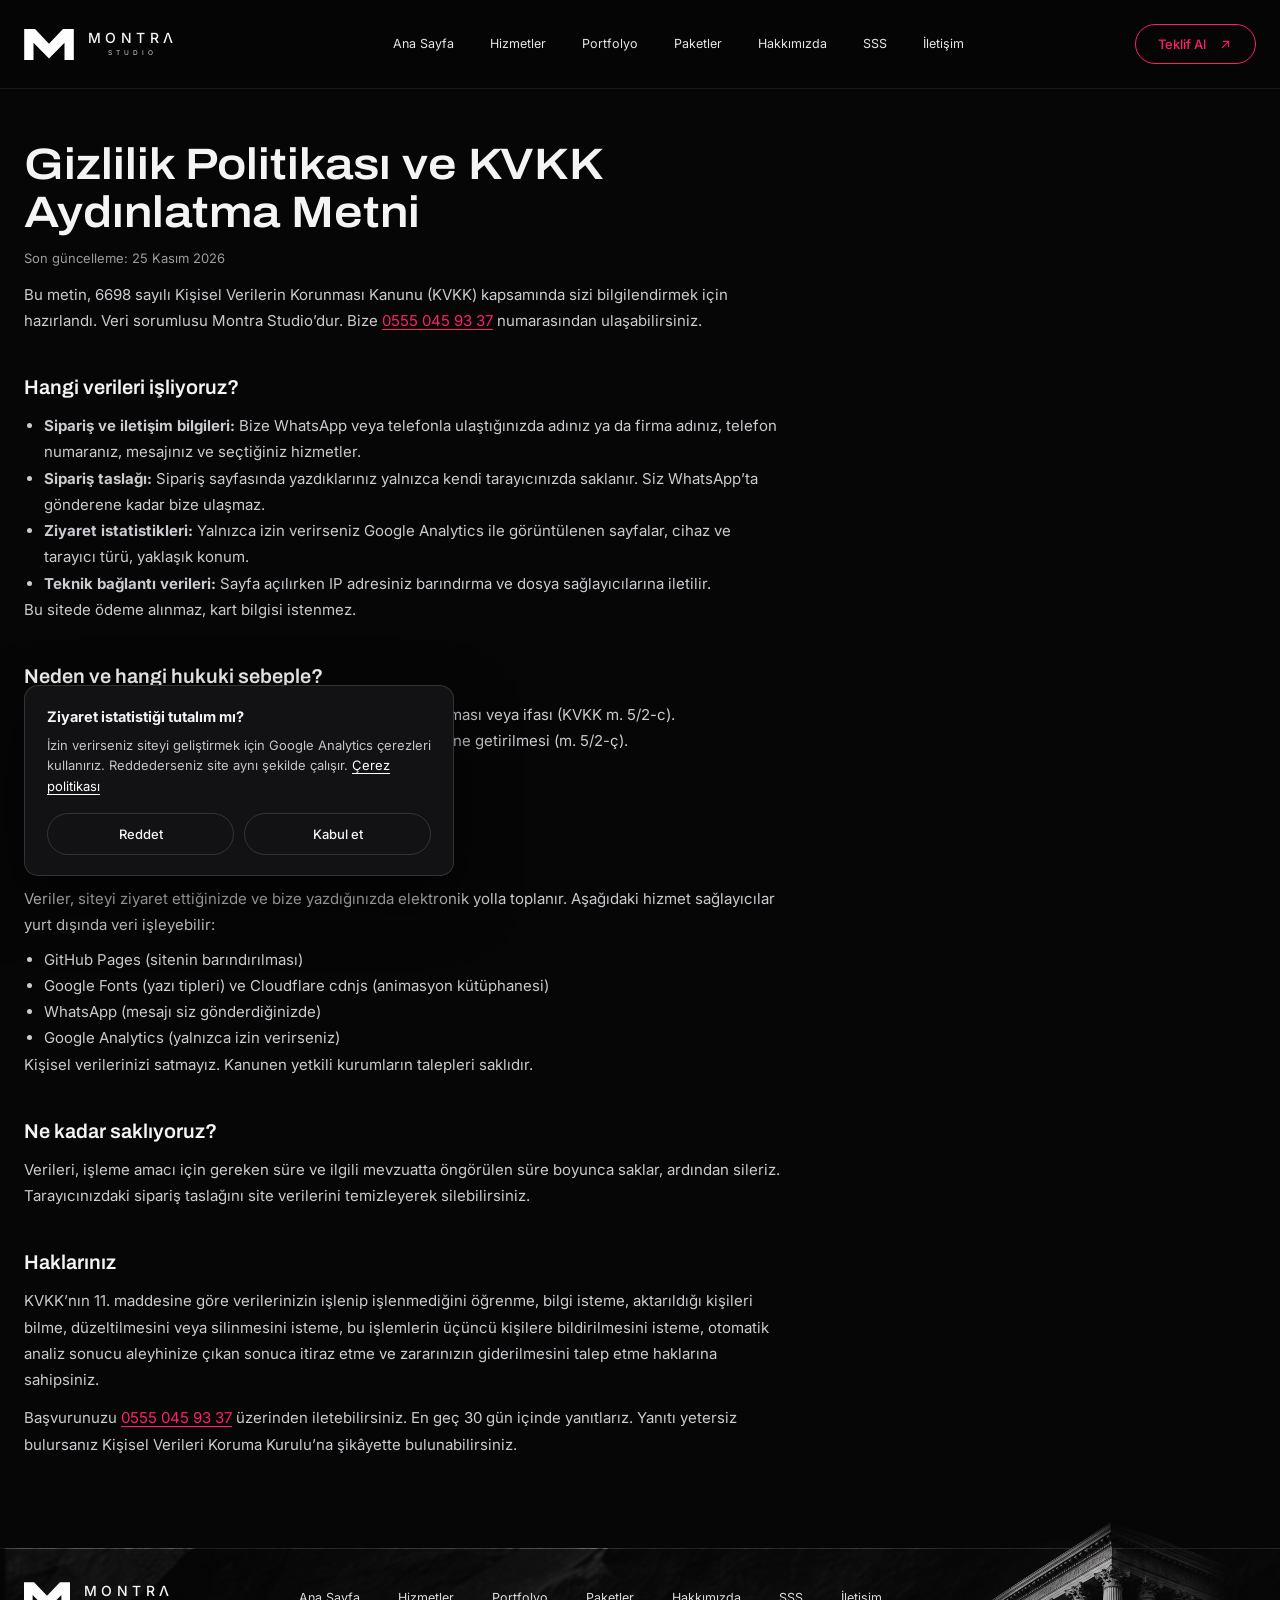
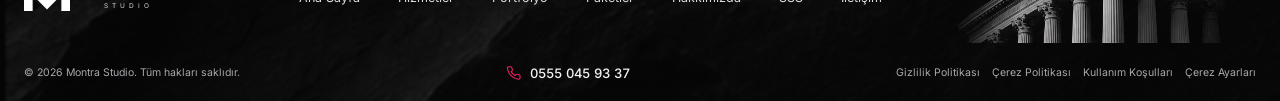
==== gizlilik.html @ 4d432534 "Hakkımızda, süreç, SSS, iletişim, MyBike projesi, yasal sayfalar ve çerez izni Co-Authored-By: Claud" ====
<!doctype html>
<html lang="tr">
<head>
  <meta charset="utf-8">
  <meta name="viewport" content="width=device-width, initial-scale=1">
  <title>Gizlilik Politikası ve KVKK Aydınlatma Metni — Montra Studio</title>
  <meta name="description" content="Montra Studio sitesinde hangi kişisel verilerin neden işlendiği ve KVKK haklarınız.">
  <link rel="icon" type="image/png" href="assets/favicon.png">
  <meta name="theme-color" content="#060606">
  <link rel="preconnect" href="https://fonts.googleapis.com">
  <link rel="preconnect" href="https://fonts.gstatic.com" crossorigin>
  <link href="https://fonts.googleapis.com/css2?family=Archivo:wdth,wght@62..125,300..800&family=Inter:wght@300..700&display=swap" rel="stylesheet">
  <link rel="stylesheet" href="css/style.css?v=6">
  <link rel="stylesheet" href="css/pages.css?v=6">
</head>
<body class="page-legal">
<!-- ====== SVG ikon seti ====== -->
<svg width="0" height="0" style="position:absolute" aria-hidden="true">
  <defs>
    <symbol id="i-logo" viewBox="0 0 48 30">
      <path fill="currentColor" d="M0 0h10.5L24 14.2 37.5 0H48v30h-9V13.4L24 28.6 9 13.4V30H0z"/>
      <path fill="#060606" d="M10.5 19.5 18 24.2l-7.5 4.6z"/>
    </symbol>
    <symbol id="i-arrow" viewBox="0 0 24 24"><path fill="none" stroke="currentColor" stroke-width="1.8" stroke-linecap="round" stroke-linejoin="round" d="M4.5 12h15M13.5 6l6 6-6 6"/></symbol>
    <symbol id="i-arrow-left" viewBox="0 0 24 24"><path fill="none" stroke="currentColor" stroke-width="1.8" stroke-linecap="round" stroke-linejoin="round" d="M19.5 12h-15M10.5 6l-6 6 6 6"/></symbol>
    <symbol id="i-arrow-ur" viewBox="0 0 24 24"><path fill="none" stroke="currentColor" stroke-width="1.8" stroke-linecap="round" stroke-linejoin="round" d="M7 17 17 7M8.5 7H17v8.5"/></symbol>
    <symbol id="i-check" viewBox="0 0 24 24"><path fill="none" stroke="currentColor" stroke-width="2.4" stroke-linecap="round" stroke-linejoin="round" d="m4.5 12.5 4.5 4.5L19.5 7"/></symbol>
    <symbol id="i-play" viewBox="0 0 24 24"><path fill="currentColor" d="M8 5.6v12.8c0 .8.9 1.3 1.6.8l9.6-6.4c.6-.4.6-1.2 0-1.6L9.6 4.8C8.9 4.3 8 4.8 8 5.6z"/></symbol>
    <symbol id="i-monitor" viewBox="0 0 24 24"><g fill="none" stroke="currentColor" stroke-width="1.4" stroke-linecap="round" stroke-linejoin="round"><rect x="2.5" y="3.5" width="19" height="13" rx="1.2"/><path d="M8 20.5h8M12 16.5v4"/></g></symbol>
    <symbol id="i-code" viewBox="0 0 24 24"><g fill="none" stroke="currentColor" stroke-width="1.4" stroke-linecap="round" stroke-linejoin="round"><path d="M17 3.5H4.5a1 1 0 0 0-1 1v15a1 1 0 0 0 1 1h15a1 1 0 0 0 1-1V9"/><path d="M3.5 8.5h7M10.5 8.5v12"/><path d="m21 2.5-7.5 7.5-.8 2.6 2.6-.8L22.8 4.3z"/></g></symbol>
    <symbol id="i-code2" viewBox="0 0 24 24"><path fill="none" stroke="currentColor" stroke-width="1.4" stroke-linecap="round" stroke-linejoin="round" d="m8 7-5 5 5 5M16 7l5 5-5 5M13.5 4.5l-3 15"/></symbol>
    <symbol id="i-feather" viewBox="0 0 24 24"><g fill="none" stroke="currentColor" stroke-width="1.4" stroke-linecap="round" stroke-linejoin="round"><path d="M20.2 3.8C14 3.6 7.5 7.4 6 14.5L4.5 20 10 18.5c7-1.6 10.6-8.3 10.2-14.7z"/><path d="M4.5 20 15 9.5M9 15.5h5.5M11.5 11h5"/></g></symbol>
    <symbol id="i-video" viewBox="0 0 24 24"><g fill="none" stroke="currentColor" stroke-width="1.4" stroke-linecap="round" stroke-linejoin="round"><path d="M3.5 4.5h17v15h-17z"/><path d="m3.5 4.5 7 9.5M10 9.5l6 3.2-6 3.3z"/></g></symbol>
    <symbol id="i-trend" viewBox="0 0 24 24"><path fill="none" stroke="currentColor" stroke-width="1.4" stroke-linecap="round" stroke-linejoin="round" d="m2.5 17.5 6.5-6.5 4.5 4.5 8-8M15.5 7.5h6v6"/></symbol>
    <symbol id="i-wand" viewBox="0 0 24 24"><g fill="none" stroke="currentColor" stroke-width="1.5" stroke-linecap="round" stroke-linejoin="round"><circle cx="7" cy="6.5" r="2.5"/><path d="m8.8 8.3 10.7 10.7M17 16.5l2.5-2.5"/></g></symbol>
    <symbol id="i-smile" viewBox="0 0 24 24"><g fill="none" stroke="currentColor" stroke-width="1.5" stroke-linecap="round" stroke-linejoin="round"><path d="M20 12a8 8 0 1 1-2.3-5.6M20 4.5v3.7h-3.7"/><path d="M9 11.5c.8 1.6 1.8 2.6 3 3.3 1.2-.7 2.2-1.7 3-3.3"/></g></symbol>
    <symbol id="i-play-o" viewBox="0 0 24 24"><path fill="none" stroke="currentColor" stroke-width="1.5" stroke-linecap="round" stroke-linejoin="round" d="M7 4.5v15l12-7.5zM7 19.5 4 21"/></symbol>
    <symbol id="i-cam" viewBox="0 0 24 24"><g fill="none" stroke="currentColor" stroke-width="1.5" stroke-linecap="round" stroke-linejoin="round"><rect x="4" y="5.5" width="16" height="14.5" rx="3"/><circle cx="12" cy="12.8" r="3"/><path d="M9.5 5.5 10.5 3.5h3l1 2"/></g></symbol>
    <symbol id="i-quote" viewBox="0 0 32 24"><path fill="currentColor" d="M0 24V13.6C0 6 4.2 1.4 11.4 0l1.4 3.2C8.6 4.6 6.6 7.4 6.4 11H12v13zm18 0V13.6C18 6 22.2 1.4 29.4 0l1.4 3.2c-4.2 1.4-6.2 4.2-6.4 7.8H30v13z"/></symbol>
    <symbol id="i-ig" viewBox="0 0 24 24"><g fill="none" stroke="currentColor" stroke-width="1.8"><rect x="3" y="3" width="18" height="18" rx="5"/><circle cx="12" cy="12" r="4"/></g><circle cx="17.3" cy="6.7" r="1.2" fill="currentColor"/></symbol>
    <symbol id="i-yt" viewBox="0 0 24 24"><path fill="currentColor" d="M22.5 7.2a2.8 2.8 0 0 0-2-2C18.8 4.8 12 4.8 12 4.8s-6.8 0-8.5.4a2.8 2.8 0 0 0-2 2C1 8.9 1 12 1 12s0 3.1.5 4.8a2.8 2.8 0 0 0 2 2c1.7.4 8.5.4 8.5.4s6.8 0 8.5-.4a2.8 2.8 0 0 0 2-2c.5-1.7.5-4.8.5-4.8s0-3.1-.5-4.8zM9.8 15.1V8.9l5.6 3.1z"/></symbol>
    <symbol id="i-in" viewBox="0 0 24 24"><path fill="currentColor" d="M20 2H4a2 2 0 0 0-2 2v16c0 1.1.9 2 2 2h16a2 2 0 0 0 2-2V4a2 2 0 0 0-2-2zM8 19H5V9.5h3zM6.5 8.2a1.7 1.7 0 1 1 0-3.5 1.7 1.7 0 0 1 0 3.5zM19 19h-3v-4.6c0-1.1 0-2.5-1.5-2.5S12.8 13 12.8 14.3V19h-3V9.5h2.9v1.3c.4-.8 1.4-1.6 2.9-1.6 3.1 0 3.7 2 3.7 4.7z"/></symbol>
    <symbol id="i-phone" viewBox="0 0 24 24"><path fill="none" stroke="currentColor" stroke-width="1.6" stroke-linecap="round" stroke-linejoin="round" d="M21 16.6v2.9a1.9 1.9 0 0 1-2.1 1.9 18.9 18.9 0 0 1-8.2-2.9 18.6 18.6 0 0 1-5.7-5.7A18.9 18.9 0 0 1 2.1 4.6 1.9 1.9 0 0 1 4 2.5h2.9a1.9 1.9 0 0 1 1.9 1.6c.1.9.4 1.8.7 2.7a1.9 1.9 0 0 1-.4 2L7.8 10a15.2 15.2 0 0 0 5.7 5.7l1.3-1.3a1.9 1.9 0 0 1 2-.4c.9.3 1.8.6 2.7.7a1.9 1.9 0 0 1 1.6 1.9z"/></symbol>
    <symbol id="i-wa" viewBox="0 0 24 24"><path fill="currentColor" d="M12 2a9.9 9.9 0 0 0-8.5 15l-1.4 5 5.2-1.4A9.9 9.9 0 1 0 12 2zm0 18.1c-1.5 0-3-.4-4.3-1.2l-.3-.2-3.1.8.8-3-.2-.3A8.2 8.2 0 1 1 12 20.1zm4.5-6.1c-.2-.1-1.5-.7-1.7-.8-.2-.1-.4-.1-.6.1l-.8 1c-.1.2-.3.2-.5.1a6.7 6.7 0 0 1-3.3-2.9c-.3-.4.3-.4.7-1.3.1-.2 0-.3 0-.4l-.8-1.8c-.2-.5-.4-.4-.6-.4h-.5a1 1 0 0 0-.7.3 3 3 0 0 0-.9 2.2c0 1.3 1 2.6 1.1 2.8.1.2 1.9 2.9 4.6 4 1.7.7 2.4.8 3.2.7.5-.1 1.5-.6 1.8-1.2.2-.6.2-1.1.1-1.2l-.4-.2z"/></symbol>
    <symbol id="i-x" viewBox="0 0 24 24"><path fill="currentColor" d="M17.8 3h3.1l-6.8 7.7L22 21h-6.2l-4.9-6.4L5.3 21H2.2l7.2-8.3L1.8 3h6.4l4.4 5.8zm-1.1 16.2h1.7L7.4 4.7H5.6z"/></symbol>
  </defs>
</svg>

<!-- ====== Header ====== -->
<header class="header" id="top">
  <div class="container header__inner">
    <a href="index.html#anasayfa" class="logo" aria-label="Montra Studio ana sayfa">
      <svg class="logo__mark"><use href="#i-logo"/></svg>
      <span class="logo__text"><span class="logo__name">MONTRΛ</span><span class="logo__sub">STUDIO</span></span>
    </a>
    <nav class="nav" aria-label="Ana menü">
      <ul class="nav__list">
        <li><a href="index.html#anasayfa" class="nav__link">Ana Sayfa</a></li>
        <li><a href="index.html#hizmetler" class="nav__link">Hizmetler</a></li>
        <li><a href="index.html#portfolyo" class="nav__link">Portfolyo</a></li>
        <li><a href="index.html#paketler" class="nav__link">Paketler</a></li>
        <li><a href="index.html#hakkimizda" class="nav__link">Hakkımızda</a></li>
        <li><a href="index.html#sss" class="nav__link">SSS</a></li>
        <li><a href="index.html#iletisim" class="nav__link">İletişim</a></li>
      </ul>
    </nav>
    <a href="tel:+905550459337" class="btn btn--outline header__cta">Teklif Al <svg class="ico"><use href="#i-arrow-ur"/></svg></a>
    <button class="burger" type="button" aria-label="Menüyü aç" aria-expanded="false" aria-controls="mobileMenu">
      <span></span><span></span><span></span>
    </button>
  </div>
</header>

<!-- Mobil menü -->
<div class="mmenu" id="mobileMenu" aria-hidden="true">
  <ul class="mmenu__list">
    <li><a href="index.html#anasayfa">Ana Sayfa</a></li>
    <li><a href="index.html#hizmetler">Hizmetler</a></li>
    <li><a href="index.html#portfolyo">Portfolyo</a></li>
    <li><a href="index.html#paketler">Paketler</a></li>
    <li><a href="index.html#hakkimizda">Hakkımızda</a></li>
    <li><a href="index.html#sss">SSS</a></li>
    <li><a href="index.html#iletisim">İletişim</a></li>
  </ul>
  <a href="tel:+905550459337" class="btn btn--primary mmenu__cta">Teklif Al <svg class="ico"><use href="#i-arrow-ur"/></svg></a>
  <a href="tel:+905550459337" class="phone mmenu__phone"><svg class="ico"><use href="#i-phone"/></svg>0555 045 93 37</a>
</div>

<main class="container">
<article class="legal">
<h1>Gizlilik Politikası ve KVKK Aydınlatma Metni</h1>
<p class="legal__date">Son güncelleme: 25 Kasım 2026</p>

<p>Bu metin, 6698 sayılı Kişisel Verilerin Korunması Kanunu (KVKK) kapsamında sizi bilgilendirmek için hazırlandı. Veri sorumlusu Montra Studio’dur. Bize <a href="tel:+905550459337">0555 045 93 37</a> numarasından ulaşabilirsiniz.</p>
<h2>Hangi verileri işliyoruz?</h2>
<ul>
<li><strong>Sipariş ve iletişim bilgileri:</strong> Bize WhatsApp veya telefonla ulaştığınızda adınız ya da firma adınız, telefon numaranız, mesajınız ve seçtiğiniz hizmetler.</li>
<li><strong>Sipariş taslağı:</strong> Sipariş sayfasında yazdıklarınız yalnızca kendi tarayıcınızda saklanır. Siz WhatsApp’ta gönderene kadar bize ulaşmaz.</li>
<li><strong>Ziyaret istatistikleri:</strong> Yalnızca izin verirseniz Google Analytics ile görüntülenen sayfalar, cihaz ve tarayıcı türü, yaklaşık konum.</li>
<li><strong>Teknik bağlantı verileri:</strong> Sayfa açılırken IP adresiniz barındırma ve dosya sağlayıcılarına iletilir.</li>
</ul>
<p>Bu sitede ödeme alınmaz, kart bilgisi istenmez.</p>
<h2>Neden ve hangi hukuki sebeple?</h2>
<ul>
<li>Teklif hazırlamak ve siparişi yürütmek: sözleşmenin kurulması veya ifası (KVKK m. 5/2-c).</li>
<li>Fatura gibi yasal yükümlülükler: hukuki yükümlülüğün yerine getirilmesi (m. 5/2-ç).</li>
<li>Siteyi güvenli biçimde sunmak: meşru menfaat (m. 5/2-f).</li>
<li>Ziyaret istatistikleri: açık rızanız (m. 5/1).</li>
</ul>
<h2>Veriler nasıl toplanır ve kimlere aktarılır?</h2>
<p>Veriler, siteyi ziyaret ettiğinizde ve bize yazdığınızda elektronik yolla toplanır. Aşağıdaki hizmet sağlayıcılar yurt dışında veri işleyebilir:</p>
<ul>
<li>GitHub Pages (sitenin barındırılması)</li>
<li>Google Fonts (yazı tipleri) ve Cloudflare cdnjs (animasyon kütüphanesi)</li>
<li>WhatsApp (mesajı siz gönderdiğinizde)</li>
<li>Google Analytics (yalnızca izin verirseniz)</li>
</ul>
<p>Kişisel verilerinizi satmayız. Kanunen yetkili kurumların talepleri saklıdır.</p>
<h2>Ne kadar saklıyoruz?</h2>
<p>Verileri, işleme amacı için gereken süre ve ilgili mevzuatta öngörülen süre boyunca saklar, ardından sileriz. Tarayıcınızdaki sipariş taslağını site verilerini temizleyerek silebilirsiniz.</p>
<h2>Haklarınız</h2>
<p>KVKK’nın 11. maddesine göre verilerinizin işlenip işlenmediğini öğrenme, bilgi isteme, aktarıldığı kişileri bilme, düzeltilmesini veya silinmesini isteme, bu işlemlerin üçüncü kişilere bildirilmesini isteme, otomatik analiz sonucu aleyhinize çıkan sonuca itiraz etme ve zararınızın giderilmesini talep etme haklarına sahipsiniz.</p>
<p>Başvurunuzu <a href="tel:+905550459337">0555 045 93 37</a> üzerinden iletebilirsiniz. En geç 30 gün içinde yanıtlarız. Yanıtı yetersiz bulursanız Kişisel Verileri Koruma Kurulu’na şikâyette bulunabilirsiniz.</p>
</article>
</main>

<!-- ====== Footer ====== -->
<footer class="footer">
  <div class="footer__mcta m-only">
    <a href="tel:+905550459337" class="btn btn--primary">Teklif Al <svg class="ico"><use href="#i-arrow-ur"/></svg></a>
    <a href="tel:+905550459337" class="phone"><svg class="ico"><use href="#i-phone"/></svg>0555 045 93 37</a>
  </div>
  <img src="assets/mimari-sutun.jpg" alt="" class="footer__temple" aria-hidden="true" loading="lazy">
  <div class="container footer__top">
    <a href="index.html#anasayfa" class="logo" aria-label="Montra Studio ana sayfa">
      <svg class="logo__mark"><use href="#i-logo"/></svg>
      <span class="logo__text"><span class="logo__name">MONTRΛ</span><span class="logo__sub">STUDIO</span></span>
    </a>
    <ul class="footer__links">
      <li><a href="index.html#anasayfa">Ana Sayfa</a></li>
      <li><a href="index.html#hizmetler">Hizmetler</a></li>
      <li><a href="index.html#portfolyo">Portfolyo</a></li>
      <li><a href="index.html#paketler">Paketler</a></li>
      <li><a href="index.html#hakkimizda">Hakkımızda</a></li>
      <li><a href="index.html#sss">SSS</a></li>
      <li><a href="index.html#iletisim">İletişim</a></li>
    </ul>
    <ul class="footer__social">
      <li><a href="#" aria-label="Instagram"><svg><use href="#i-ig"/></svg></a></li>
      <li><a href="#" aria-label="YouTube"><svg><use href="#i-yt"/></svg></a></li>
      <li><a href="#" aria-label="LinkedIn"><svg><use href="#i-in"/></svg></a></li>
      <li><a href="#" aria-label="X"><svg><use href="#i-x"/></svg></a></li>
    </ul>
  </div>
  <div class="container footer__bottom">
    <p>© 2026 Montra Studio. Tüm hakları saklıdır.</p>
    <a href="tel:+905550459337" class="phone"><svg class="ico"><use href="#i-phone"/></svg>0555 045 93 37</a>
    <p><a href="gizlilik.html">Gizlilik Politikası</a><a href="cerez-politikasi.html">Çerez Politikası</a><a href="kullanim-kosullari.html">Kullanım Koşulları</a><button type="button" class="ck-open">Çerez Ayarları</button></p>
  </div>
</footer>

<script src="js/page.js?v=6"></script>
<script src="js/consent.js?v=6"></script>
</body>
</html>
---- css/style.css ----
/* =========================================================
   Montra Studio — style.css
   ========================================================= */
:root {
  --bg: #060606;
  --bg-2: #0a0a0b;
  --card: #0d0d0f;
  --card-2: #121214;
  --line: rgba(255, 255, 255, .08);
  --line-2: rgba(255, 255, 255, .14);
  --text: #f4f4f5;
  --muted: #9b9ba1;
  --muted-2: #6d6d73;
  --pink: #ff1f66;
  --pink-2: #ff3d7c;
  --pink-glow: rgba(255, 31, 102, .45);
  --font-head: "Archivo", "Inter", system-ui, sans-serif;
  --font-body: "Inter", system-ui, -apple-system, sans-serif;
  --container: 1250px;
  --gutter: 24px;
  --radius: 12px;
  --ease: cubic-bezier(.2, .7, .2, 1);
}

*, *::before, *::after { box-sizing: border-box; }
html { scroll-behavior: smooth; scroll-padding-top: 80px; -webkit-text-size-adjust: 100%; }
body {
  margin: 0;
  background: var(--bg);
  color: var(--text);
  font-family: var(--font-body);
  font-size: 15px;
  line-height: 1.55;
  -webkit-font-smoothing: antialiased;
  overflow-x: hidden;
}
img, svg { display: block; max-width: 100%; }
a { color: inherit; text-decoration: none; }
button { font: inherit; color: inherit; background: none; border: 0; cursor: pointer; padding: 0; }
ul { list-style: none; margin: 0; padding: 0; }
h1, h2, h3, p, figure, blockquote { margin: 0; }
:focus-visible { outline: 2px solid var(--pink); outline-offset: 3px; border-radius: 6px; }

.container { width: min(var(--container), 100% - var(--gutter) * 2); margin-inline: auto; }
.m-only { display: none !important; }
.ico { width: 1.15em; height: 1.15em; flex: none; transition: transform .35s var(--ease); }

/* JS açıkken animasyonlu öğeler başlangıçta gizli (GSAP gösterir) */
.js [data-hero], .js [data-reveal], .js .hero__visual, .js .header { visibility: hidden; }

/* ---------- Tipografi ---------- */
.eyebrow {
  color: var(--pink);
  font-family: var(--font-head);
  font-weight: 500;
  font-size: 16px;
  letter-spacing: -.005em;
  margin-bottom: 10px;
}
.eyebrow--sm { font-size: 13px; margin-bottom: 6px; }
.h2 {
  font-family: var(--font-head);
  font-stretch: 112%;
  font-weight: 600;
  font-size: clamp(26px, 2.3vw, 31px);
  line-height: 1.08;
  letter-spacing: -.01em;
}
.accent { color: var(--pink); }

/* ---------- Butonlar ---------- */
.btn {
  display: inline-flex; align-items: center; justify-content: center; gap: 12px;
  height: 46px; padding: 0 26px;
  border-radius: 999px;
  font-size: 13px; font-weight: 500;
  white-space: nowrap;
  transition: background .3s, box-shadow .3s, border-color .3s, color .3s, transform .3s var(--ease);
}
.btn:hover .ico { transform: translateX(3px); }
.btn--primary {
  background: linear-gradient(180deg, var(--pink-2), var(--pink));
  color: #1a0710;
  box-shadow: 0 8px 28px -8px var(--pink-glow), inset 0 1px 0 rgba(255,255,255,.25);
}
.btn--primary:hover { box-shadow: 0 10px 36px -6px rgba(255,31,102,.7), inset 0 1px 0 rgba(255,255,255,.25); }
.btn--outline { border: 1px solid var(--pink); color: var(--pink); height: 40px; padding: 0 22px; }
.btn--outline:hover { background: var(--pink); color: #160409; }
.btn--ghost { border: 1px solid rgba(255, 31, 102, .55); color: var(--text); }
.btn--ghost .ico { color: var(--pink); }
.btn--ghost:hover { background: rgba(255, 31, 102, .12); border-color: var(--pink); }
.btn--sm { height: 32px; padding: 0 16px; font-size: 11.5px; gap: 8px; }

.link {
  display: inline-flex; align-items: center; gap: 10px;
  color: var(--pink); font-size: 12.5px;
  text-decoration: underline; text-underline-offset: 4px; text-decoration-thickness: 1px;
}
.link .ico { text-decoration: none; }
.link:hover .ico { transform: translateX(4px); }

/* ---------- Logo ---------- */
.logo { display: inline-flex; align-items: center; gap: 14px; }
.logo__mark { width: 50px; height: 31px; color: #fff; }
.logo__text { display: flex; flex-direction: column; align-items: center; line-height: 1; }
.logo__name { font-family: var(--font-body); font-weight: 500; font-size: 14px; letter-spacing: .32em; margin-right: -.32em; }
.logo__sub { font-size: 6.5px; letter-spacing: .62em; margin-right: -.62em; margin-top: 5px; color: #d7d7da; }

/* ---------- Header ---------- */
.header {
  position: fixed; inset: 0 0 auto; z-index: 50;
  transition: background .4s, backdrop-filter .4s, box-shadow .4s;
}
.header.is-scrolled {
  background: rgba(6, 6, 6, .78);
  backdrop-filter: blur(14px); -webkit-backdrop-filter: blur(14px);
  box-shadow: 0 1px 0 var(--line);
}
.header__inner { display: flex; align-items: center; height: 88px; gap: 24px; transition: height .4s; }
.header.is-scrolled .header__inner { height: 72px; }
.nav { margin-left: auto; margin-right: auto; padding-left: 48px; }
.nav__list { display: flex; gap: 42px; }
.nav__link {
  position: relative; display: block; padding: 8px 0;
  font-size: 12.5px; color: #e6e6e8;
  transition: color .3s;
}
.nav__link::after {
  content: ""; position: absolute; left: 0; right: 0; bottom: -2px; height: 2px;
  background: var(--pink); border-radius: 2px;
  transform: scaleX(0); transform-origin: right; transition: transform .4s var(--ease);
}
.nav__link:hover, .nav__link.is-active { color: var(--pink); }
.nav__link:hover::after, .nav__link.is-active::after { transform: scaleX(1); transform-origin: left; }

.burger {
  display: none; width: 42px; height: 42px; margin-left: auto;
  border-radius: 10px; background: #111113; border: 1px solid var(--line);
  flex-direction: column; align-items: center; justify-content: center; gap: 4.5px;
  position: relative; z-index: 60;
}
.burger span { width: 19px; height: 2px; background: #fff; border-radius: 2px; transition: transform .4s var(--ease), opacity .3s; }
.burger.is-open span:nth-child(1) { transform: translateY(6.5px) rotate(45deg); }
.burger.is-open span:nth-child(2) { opacity: 0; }
.burger.is-open span:nth-child(3) { transform: translateY(-6.5px) rotate(-45deg); }

.mmenu {
  position: fixed; inset: 0; z-index: 45;
  background: rgba(6, 6, 6, .97);
  display: flex; flex-direction: column; justify-content: center; gap: 40px;
  padding: 100px 28px 40px;
  visibility: hidden; opacity: 0;
}
.mmenu__list a {
  display: block; padding: 8px 0;
  font-family: var(--font-head); font-stretch: 112%; font-weight: 600; font-size: 32px; line-height: 1.15;
}
.mmenu__list a:hover { color: var(--pink); }
.mmenu__cta { align-self: flex-start; }

/* ---------- Hero ---------- */
.hero {
  position: relative;
  padding-top: 128px;
  overflow: hidden;
  isolation: isolate;
  border-bottom: 1px solid var(--line);
  background: radial-gradient(120% 90% at 70% 30%, #141414 0%, #070707 55%, #050505 100%);
}
.hero__flow {
  position: absolute; left: 0; top: 0; width: 62%; height: 100%; z-index: -2;
  object-fit: cover; object-position: left center; opacity: .5; pointer-events: none;
  -webkit-mask-image: linear-gradient(90deg, #000 40%, transparent);
  mask-image: linear-gradient(90deg, #000 40%, transparent);
}
.hero__visual {
  position: absolute; top: 52px; right: 0; bottom: 0;
  width: max(58%, 660px); z-index: -1; isolation: isolate;
  -webkit-mask-image: linear-gradient(90deg, transparent 0%, #000 22%, #000 100%), linear-gradient(0deg, transparent 0%, #000 12%);
  -webkit-mask-composite: source-in; mask-composite: intersect;
  mask-image: linear-gradient(90deg, transparent 0%, #000 22%, #000 100%), linear-gradient(0deg, transparent 0%, #000 12%);
}
.hero__stage {
  position: absolute; left: 0; bottom: 0; height: 92%; aspect-ratio: 512 / 356;
  will-change: transform;
}
.hero__img {
  position: absolute; inset: 0; width: 100%; height: 100%;
  filter: contrast(1.18) brightness(1.04);
  -webkit-mask-image: linear-gradient(90deg, #000 70%, transparent 97%), linear-gradient(0deg, transparent, #000 12%);
  -webkit-mask-composite: source-in; mask-composite: intersect;
  mask-image: linear-gradient(90deg, #000 70%, transparent 97%), linear-gradient(0deg, transparent, #000 12%);
}
.hero__arch {
  position: absolute; right: 0; top: 0; height: 78%; width: auto; max-width: none;
  opacity: .42; mix-blend-mode: lighten; filter: contrast(1.2);
  -webkit-mask-image: linear-gradient(90deg, transparent, #000 35%), linear-gradient(180deg, transparent, #000 30%, #000 62%, transparent);
  -webkit-mask-composite: source-in; mask-composite: intersect;
  mask-image: linear-gradient(90deg, transparent, #000 35%), linear-gradient(180deg, transparent, #000 30%, #000 62%, transparent);
}
.hero__neonimg {
  position: absolute; left: 60%; top: 4%; width: 56%; height: auto; max-width: none;
  mix-blend-mode: screen; filter: contrast(1.35) brightness(.95);
  -webkit-mask-image: linear-gradient(90deg, transparent 18%, #000 45%), linear-gradient(0deg, transparent, #000 35%);
  -webkit-mask-composite: source-in; mask-composite: intersect;
  mask-image: linear-gradient(90deg, transparent 18%, #000 45%), linear-gradient(0deg, transparent, #000 35%);
}
.hero__neon {
  position: absolute; left: 78%; top: 0; width: 40%; height: 60%;
  background: radial-gradient(closest-side, rgba(255, 31, 102, .35), transparent 70%);
  mix-blend-mode: screen; pointer-events: none; opacity: .6;
}
.hero__content { position: relative; padding-bottom: 64px; }
.hero__title {
  font-family: var(--font-head);
  font-stretch: 115%;
  font-weight: 600;
  font-size: clamp(40px, 3.6vw, 56px);
  line-height: .98;
  letter-spacing: -.015em;
  margin-bottom: 22px;
}
.line { display: block; overflow: hidden; padding-bottom: .14em; margin-bottom: -.14em; }
.line__in { display: inline-block; will-change: transform; }
.hero__text { max-width: 385px; font-size: 14px; line-height: 1.6; color: #e3e3e6; margin-bottom: 28px; }
.hero__actions { display: flex; align-items: center; gap: 24px; }
.play { display: inline-flex; align-items: center; gap: 14px; text-align: left; }
.play__circle {
  position: relative; width: 44px; height: 44px; border-radius: 50%;
  border: 1px solid rgba(255,255,255,.35); display: grid; place-items: center;
  transition: border-color .3s, background .3s, transform .4s var(--ease);
}
.play__circle svg { width: 18px; height: 18px; color: var(--pink); margin-left: 2px; }
.play__circle::after {
  content: ""; position: absolute; inset: -1px; border-radius: 50%;
  border: 1px solid var(--pink); opacity: 0; transform: scale(1);
}
.play:hover .play__circle { border-color: var(--pink); background: rgba(255,31,102,.1); transform: scale(1.06); }
.play__label { display: flex; flex-direction: column; line-height: 1.3; }
.play__label strong { font-size: 12.5px; font-weight: 600; }
.play__label small { font-size: 11px; color: var(--muted); }

/* ---------- Bölüm genel ---------- */
.section { padding: 34px 0; }

/* ---------- Hizmetler ---------- */
.services { padding-top: 32px; }
.services__head {
  display: grid; grid-template-columns: 1fr 1fr auto; align-items: center;
  gap: 24px; margin-bottom: 22px;
}
.services__desc { font-size: 12.5px; color: #c9c9ce; line-height: 1.6; padding-top: 18px; }
.services__head .link { padding-top: 18px; }
.services__grid { display: grid; grid-template-columns: repeat(5, 1fr); gap: 24px; }
.scard {
  position: relative; display: flex; flex-direction: column;
  min-height: 118px; padding: 16px 20px 18px;
  border-radius: 10px;
  background: linear-gradient(160deg, #131315 0%, #0b0b0c 70%);
  border: 1px solid var(--line);
  overflow: hidden;
  transition: border-color .4s, transform .5s var(--ease), box-shadow .4s;
}
.scard::before {
  content: ""; position: absolute; inset: 0; border-radius: inherit; pointer-events: none;
  background: radial-gradient(140px 90px at 100% 100%, rgba(255, 31, 102, .14), transparent 70%);
  opacity: .55; transition: opacity .4s;
}
.scard:hover { border-color: rgba(255, 31, 102, .45); transform: translateY(-4px); box-shadow: 0 18px 40px -20px rgba(255,31,102,.45); }
.scard:hover::before { opacity: 1; }
.scard__icon { width: 30px; height: 30px; color: #fff; margin-bottom: 10px; }
.scard__title { font-family: var(--font-head); font-stretch: 105%; font-weight: 600; font-size: 14.5px; margin-bottom: 6px; }
.scard__text { font-size: 11px; color: var(--muted); line-height: 1.5; max-width: 74%; }
.scard__arrow {
  position: absolute; right: 16px; bottom: 18px; width: 17px; height: 17px; color: var(--pink);
  transition: transform .4s var(--ease);
}
.scard:hover .scard__arrow { transform: translateX(4px); }

/* ---------- Portfolyo ---------- */
.portfolio { position: relative; min-height: 210px; margin-top: 12px; overflow: hidden; display: flex; align-items: center; }
.portfolio__media {
  position: absolute; top: 0; bottom: 0; right: 0; left: 19%;
  -webkit-mask-image: linear-gradient(90deg, transparent 0%, #000 14%);
  mask-image: linear-gradient(90deg, transparent 0%, #000 14%);
}
.ptiles { display: flex; height: 100%; gap: 10px; padding-left: 4%; }
.ptile {
  position: relative; flex: none; height: 100%; overflow: hidden;
  clip-path: polygon(9% 0, 100% 0, 91% 100%, 0 100%);
  background: #0b0b0c;
}
.ptile img { width: 100%; height: 100%; object-fit: cover; will-change: transform; transition: transform .8s var(--ease), filter .8s; filter: grayscale(.35) brightness(.92); }
.ptile:hover img { transform: scale(1.06); filter: none; }
.ptile--laptop { width: 34%; margin-right: -2.4%; }
.ptile--phone { width: 24%; margin-right: -2.4%; }
.ptile--statue { width: 28%; margin-right: -2.4%; }
.ptile--statue img { object-position: 60% 20%; }
.ptile--ghost { width: 14%; opacity: .35; }
.portfolio__laptop { display: none; }
.portfolio__inner { position: relative; padding: 14px 0; }
.portfolio__text .h2 { margin-bottom: 12px; }
.portfolio__desc { font-size: 12.5px; color: #c9c9ce; line-height: 1.55; margin-bottom: 20px; }

/* ---------- Paketler ---------- */
.pricing { position: relative; isolation: isolate; padding-top: 26px; padding-bottom: 56px; }
.pricing::before {
  content: ""; position: absolute; inset: 0; z-index: -1; pointer-events: none;
  background: url("../assets/kumas-doku.jpg") center / cover no-repeat; opacity: .45;
  -webkit-mask-image: linear-gradient(180deg, transparent, #000 25%, #000 75%, transparent);
  mask-image: linear-gradient(180deg, transparent, #000 25%, #000 75%, transparent);
}
.pricing__grid { display: grid; grid-template-columns: minmax(280px, 1fr) 2.9fr; gap: 40px; align-items: center; }
.pricing__intro .h2 { margin-bottom: 18px; }
.pricing__desc { font-size: 12px; color: #c0c0c5; line-height: 1.55; margin-bottom: 26px; }
.pricing__all { height: 30px; }
.pricing__cards { display: grid; grid-template-columns: repeat(4, 1fr); gap: 22px; }
.pcard {
  position: relative; display: flex; flex-direction: column;
  padding: 20px 20px 18px;
  border-radius: 10px;
  background: linear-gradient(165deg, #141416 0%, #0b0b0c 80%);
  border: 1px solid var(--line);
  transition: transform .5s var(--ease), border-color .4s;
}
.pcard:hover { transform: translateY(-6px); border-color: var(--line-2); }
.pcard--popular {
  border: 1.5px solid var(--pink);
  background: linear-gradient(165deg, #1a0d12 0%, #0c0a0b 75%);
  box-shadow: 0 0 26px -2px var(--pink-glow), inset 0 0 22px rgba(255, 31, 102, .12);
}
.pcard--popular:hover { border-color: var(--pink); }
.pcard__badge {
  position: absolute; top: 0; left: 50%; transform: translate(-50%, -50%);
  background: var(--pink); color: #1c0610;
  font-size: 9.5px; font-weight: 600; padding: 2px 10px; border-radius: 999px; white-space: nowrap;
}
.pcard__title { font-family: var(--font-head); font-stretch: 105%; font-weight: 600; font-size: 14px; margin-bottom: 4px; }
.pcard__sub { font-size: 10.5px; color: var(--muted); margin-bottom: 16px; }
.pcard__price {
  font-family: var(--font-head); font-stretch: 108%; font-weight: 600; font-size: 24px; line-height: 1;
  margin-bottom: 14px; font-variant-numeric: tabular-nums;
}
.pcard__price span { font-size: .86em; margin-right: 1px; }
.pcard__list { display: grid; gap: 6px; margin-bottom: 20px; }
.pcard__list li { display: flex; align-items: center; gap: 8px; font-size: 11px; color: #dadade; text-shadow: 0 1px 8px rgba(0,0,0,.8); }
.pcard__list svg { width: 11px; height: 11px; color: var(--pink); flex: none; }
.pcard__btn {
  margin-top: auto; display: flex; align-items: center; justify-content: center; gap: 8px;
  height: 30px; border-radius: 7px;
  border: 1px solid rgba(255, 31, 102, .35);
  font-size: 11px; font-weight: 500;
  transition: background .3s, border-color .3s;
}
.pcard__btn .ico { color: var(--pink); }
.pcard__btn:hover { background: rgba(255, 31, 102, .14); border-color: var(--pink); }
.pcard__btn:hover .ico { transform: translateX(3px); }
.pricing__titlerow { display: flex; align-items: flex-end; justify-content: space-between; gap: 16px; }
.pricing__next { color: var(--pink); width: 34px; height: 34px; display: grid; place-items: center; }
.pricing__next .ico { width: 22px; height: 22px; }

/* ---------- Telefon ---------- */
.phone {
  display: inline-flex; align-items: center; gap: 8px;
  font-size: 13px; font-weight: 500; color: var(--text);
  font-variant-numeric: tabular-nums; letter-spacing: .02em;
  transition: color .3s;
}
.phone .ico { color: var(--pink); width: 16px; height: 16px; }
.phone:hover { color: var(--pink); }
.mmenu__phone { font-size: 16px; margin-top: -16px; }

/* ---------- Footer ---------- */
.footer { position: relative; border-top: 1px solid var(--line); background: var(--bg) url("../assets/tas-doku.jpg") center / cover no-repeat; }
.footer > .container, .footer__mcta { position: relative; z-index: 2; }
.footer::before { content: ""; position: absolute; inset: 0; background: rgba(6, 6, 6, .78); pointer-events: none; }
.footer__temple {
  position: absolute; right: max(4%, calc((100% - var(--container)) / 2 + 20px)); bottom: 58px;
  width: 280px; height: auto; pointer-events: none; z-index: 1;
  -webkit-mask-image: linear-gradient(90deg, transparent, #000 25%, #000 85%, transparent), linear-gradient(0deg, #000 70%, transparent);
  -webkit-mask-composite: source-in; mask-composite: intersect;
  mask-image: linear-gradient(90deg, transparent, #000 25%, #000 85%, transparent), linear-gradient(0deg, #000 70%, transparent);
  opacity: .9; mix-blend-mode: lighten;
}
.footer__top { position: relative; display: flex; align-items: center; height: 96px; gap: 40px; }
.footer__top .logo__mark { width: 46px; height: 29px; }
.footer__links { display: flex; gap: 58px; margin-left: 130px; }
.footer__links a { font-size: 12.5px; color: #dcdce0; transition: color .3s; }
.footer__links a:hover { color: var(--pink); }
.footer__social { display: none; }
.footer__bottom {
  display: flex; justify-content: space-between; align-items: center;
  height: 56px; font-size: 10.5px; color: #a8a8ae;
}
.footer__bottom p:last-child { display: flex; gap: 12px; }
.footer__bottom a:hover { color: var(--pink); }

/* ---------- Video modal ---------- */
.vmodal {
  position: fixed; inset: 0; z-index: 100; display: grid; place-items: center;
  background: rgba(0,0,0,.82); backdrop-filter: blur(8px);
  visibility: hidden; opacity: 0; padding: 24px;
}
.vmodal__box { position: relative; width: min(900px, 100%); }
.vmodal__frame {
  aspect-ratio: 16 / 9; border-radius: 14px; overflow: hidden;
  border: 1px solid var(--line-2); background: #0c0c0d;
  display: grid; place-items: center; color: var(--muted); font-size: 14px;
}
.vmodal__frame iframe { width: 100%; height: 100%; border: 0; }
.vmodal__close { position: absolute; top: -46px; right: 0; font-size: 34px; line-height: 1; color: #fff; }

/* =========================================================
   Tablet
   ========================================================= */
@media (max-width: 1180px) {
  .nav__list { gap: 26px; }
  .nav { padding-left: 24px; }
  .services__grid { grid-template-columns: repeat(3, 1fr); }
  .pricing__grid { grid-template-columns: 1fr; gap: 30px; }
  .footer__links { margin-left: 60px; gap: 32px; }
  .footer__temple { display: none; }
}
@media (max-width: 960px) {
  .nav, .header__cta { display: none; }
  .burger { display: flex; }
  .pricing__cards { grid-template-columns: repeat(2, 1fr); }
  .hero__visual { width: 80%; }
}

/* =========================================================
   Mobil (tasarımdaki mobil görünüm)
   ========================================================= */
@media (max-width: 680px) {
  :root { --gutter: 20px; }
  .d-only { display: none !important; }
  .m-only { display: revert !important; }
  .scard__icon.m-only { display: block !important; }
  .pricing__next.m-only { display: grid !important; }
  .d-inline { display: none; }

  .header__inner { height: 76px; }
  .header.is-scrolled .header__inner { height: 66px; }
  .logo__mark { width: 44px; height: 27px; }
  .logo__name { font-size: 12.5px; }
  .logo__sub { font-size: 6px; }

  /* Hero */
  .hero { min-height: 0; padding-top: 118px; }
  .hero__visual { top: 118px; bottom: auto; left: 112px; right: auto; width: 480px; height: 245px; }
  .hero__visual {
    -webkit-mask-image: linear-gradient(90deg, transparent 0%, #000 22%), linear-gradient(0deg, transparent 0%, #000 28%, #000 90%, transparent 100%);
    mask-image: linear-gradient(90deg, transparent 0%, #000 22%), linear-gradient(0deg, transparent 0%, #000 28%, #000 90%, transparent 100%);
  }
  .hero__stage { height: 100%; }
  .hero__arch { height: 70%; opacity: .3; }
  .hero__flow { width: 100%; opacity: .35; }
  .hero__neon { left: 62%; top: 22%; }
  .eyebrow { font-size: 13px; margin-bottom: 8px; }
  .hero__title { font-size: clamp(34px, 9.6vw, 42px); line-height: 1.02; margin-bottom: 20px; }
  .hero__text { max-width: 300px; font-size: 12.5px; margin-bottom: 26px; text-shadow: 0 1px 12px rgba(0,0,0,.9); }
  .hero__actions { gap: 14px; }
  .hero__actions .btn { height: 44px; padding: 0 24px; font-size: 12px; }
  .play__label { display: none; }
  .play__circle { width: 46px; height: 46px; }
  .hero__content { padding-bottom: 44px; }

  /* Hizmetler */
  .services { padding-top: 34px; padding-bottom: 26px; }
  .services__head { grid-template-columns: 1fr auto; align-items: end; gap: 12px; margin-bottom: 20px; }
  .services__desc { display: none; }
  .services__head .link { padding: 0 0 6px; font-size: 12px; }
  .h2 { font-size: 22px; line-height: 1.14; font-stretch: 102%; }
  .services__grid {
    display: flex; gap: 14px; overflow-x: auto; scroll-snap-type: x mandatory;
    margin-inline: calc(var(--gutter) * -1); padding-inline: var(--gutter);
    scrollbar-width: none; overscroll-behavior-x: contain; scroll-padding-inline: var(--gutter);
  }
  .services__grid::-webkit-scrollbar { display: none; }
  .scard { flex: 0 0 calc(50% - 7px); min-height: 104px; padding: 16px 18px 16px; scroll-snap-align: start; }
  .scard__text { display: none; }
  .scard__icon { width: 28px; height: 28px; margin-bottom: 14px; }
  .scard__title { font-size: 13px; }
  .scard__arrow { bottom: 14px; }

  /* Portfolyo */
  .portfolio { min-height: 210px; margin-top: 0; }
  .portfolio__media { left: 44%; display: flex; align-items: center; -webkit-mask-image: none; mask-image: none; }
  .ptiles { display: none; }
  .portfolio__laptop {
    display: block; width: 100%; height: auto; aspect-ratio: 432 / 279; object-fit: cover; object-position: 30% center;
    border-radius: 6px 0 0 6px;
    -webkit-mask-image: linear-gradient(0deg, transparent, #000 30%);
    mask-image: linear-gradient(0deg, transparent, #000 30%);
  }
  .portfolio__desc { display: none; }
  .portfolio__text .h2 { margin-bottom: 18px; }
  .portfolio .btn--sm { height: 30px; }

  /* Paketler */
  .pricing { padding-top: 10px; }
  .pricing__grid { gap: 20px; }
  .pricing__desc, .pricing__all { display: none !important; }
  .pricing__intro .h2 { margin-bottom: 0; }
  .pricing__cards {
    display: flex; align-items: flex-start; gap: 14px; overflow-x: auto; scroll-snap-type: x mandatory;
    margin-inline: calc(var(--gutter) * -1); padding: 10px var(--gutter) 6px;
    scrollbar-width: none;
  }
  .pricing__cards::-webkit-scrollbar { display: none; }
  .pcard { flex: 0 0 100%; scroll-snap-align: center; min-height: 160px; padding: 20px 24px; overflow: hidden; }
  .pcard::after {
    content: ""; position: absolute; right: 0; top: 0; width: 50%; height: 210px;
    background: url("../assets/heykel-02.jpg") 42% top / cover no-repeat;
    -webkit-mask-image: linear-gradient(90deg, transparent, #000 45%), linear-gradient(0deg, transparent, #000 45%);
    -webkit-mask-composite: source-in; mask-composite: intersect;
    mask-image: linear-gradient(90deg, transparent, #000 45%), linear-gradient(0deg, transparent, #000 45%);
    pointer-events: none; opacity: .8;
  }
  .pcard > * { position: relative; z-index: 1; }
  .pcard__badge { position: absolute; top: 12px; left: auto; right: 14px; transform: none; z-index: 2; }
  .pcard__title { font-size: 14px; }
  .pcard__sub { font-size: 11.5px; color: #c6c6cb; margin-bottom: 14px; }
  .pcard__price { font-size: 25px; }
  .pcard__list li { font-size: 11px; }
  .pcard__list { margin-bottom: 18px; }
  .pcard__btn { height: 38px; font-size: 12px; }

  /* Footer */
  .footer { border-top: 0; padding-top: 0; }
  .footer__mcta { display: flex !important; flex-direction: column; align-items: center; gap: 16px; padding: 10px 0 22px; }
  .footer__mcta .btn { height: 46px; padding: 0 34px; font-size: 13px; }
  .footer__temple, .footer__links, .footer__bottom, .footer .logo__text { display: none; }
  .footer__top { height: 64px; justify-content: space-between; }
  .footer__social { display: flex; gap: 16px; }
  .footer__social svg { width: 17px; height: 17px; color: #fff; transition: color .3s; }
  .footer__social a:hover svg { color: var(--pink); }
}

@media (prefers-reduced-motion: reduce) {
  html { scroll-behavior: auto; }
  *, *::before, *::after { transition-duration: .01ms !important; }
}
---- css/pages.css ----
/* Montra Studio — ek bölümler, yasal sayfalar, çerez bildirimi */
.sec { padding: 76px 0; border-top: 1px solid var(--line); position: relative; }
.sec__head { max-width: 620px; margin-bottom: 34px; }
.sec__head .h2 { margin-bottom: 12px; }
.sec__lead { font-size: 14.5px; color: #c9c9ce; line-height: 1.7; }
.nav__list { gap: 36px; }

.about { display: grid; grid-template-columns: 1.05fr 1fr; gap: 64px; align-items: center; }
.about__img { border-radius: 16px; overflow: hidden; border: 1px solid var(--line); aspect-ratio: 512/356; background: #000; }
.about__img img { width: 100%; height: 100%; object-fit: cover; }
.about p.sec__lead + p.sec__lead { margin-top: 14px; }
.about__list { margin-top: 24px; display: grid; gap: 12px; }
.about__list li { display: flex; gap: 12px; font-size: 14px; color: #e3e3e6; }
.about__list svg { width: 17px; height: 17px; flex: none; margin-top: 3px; color: var(--pink); }

.project { display: grid; grid-template-columns: 1.5fr 1fr; gap: 56px; align-items: center; }
.project__shots { position: relative; padding: 0 0 46px; }
.project__site { display: block; border-radius: 12px; border: 1px solid var(--line-2); width: 100%; height: auto; }
.project__phone { position: absolute; right: -18px; bottom: 0; width: 23%; height: auto; border-radius: 16px; border: 4px solid #17171a; box-shadow: 0 20px 50px rgba(0,0,0,.6); }
.project__panel { position: absolute; left: 24px; bottom: 0; width: 40%; height: auto; border-radius: 10px; border: 1px solid var(--line-2); box-shadow: 0 20px 50px rgba(0,0,0,.6); }
.project h3 { font-family: var(--font-head); font-stretch: 112%; font-weight: 600; font-size: 26px; margin-bottom: 12px; }
.project__btns { display: flex; flex-wrap: wrap; gap: 12px; margin-top: 28px; }
.project__btns .btn { height: 42px; padding: 0 20px; }

.flow { display: grid; grid-template-columns: repeat(4, 1fr); gap: 32px; counter-reset: f; }
.flow li { counter-increment: f; border-top: 1px solid var(--line-2); padding-top: 18px; }
.flow li::before { content: counter(f); display: block; font-family: var(--font-head); font-stretch: 112%; font-weight: 600; font-size: 26px; color: var(--pink); margin-bottom: 8px; }
.flow h3 { font-family: var(--font-head); font-weight: 600; font-size: 16px; margin-bottom: 6px; }
.flow p { font-size: 13.5px; color: #b5b5bb; }

.faq { display: grid; grid-template-columns: 1fr 1.9fr; gap: 56px; align-items: start; }
.faq .sec__head { margin: 0; }
.faq details { border-bottom: 1px solid var(--line); }
.faq summary { cursor: pointer; list-style: none; display: flex; justify-content: space-between; gap: 20px; padding: 18px 0; font-size: 15px; font-weight: 500; }
.faq summary::-webkit-details-marker { display: none; }
.faq summary::after { content: "+"; color: var(--pink); font-size: 22px; line-height: 1; transition: transform .3s; }
.faq details[open] summary::after { transform: rotate(45deg); }
.faq summary:hover { color: var(--pink); }
.faq details p { padding: 0 40px 20px 0; font-size: 14px; color: #bdbdc3; line-height: 1.7; }
.faq a, .legal a { color: var(--pink); text-decoration: underline; text-underline-offset: 3px; }

.contact { display: flex; justify-content: space-between; align-items: center; gap: 40px; }
.contact .sec__head { margin: 0; }
.contact__btns { display: flex; flex-wrap: wrap; gap: 14px; }
.contact__btns .btn { height: 50px; }

.legal { max-width: 760px; padding: 140px 0 90px; }
.legal h1 { font-family: var(--font-head); font-stretch: 112%; font-weight: 600; font-size: clamp(30px, 4vw, 44px); line-height: 1.1; margin-bottom: 10px; }
.legal h2 { font-family: var(--font-head); font-weight: 600; font-size: 20px; margin: 38px 0 10px; }
.legal p, .legal li { font-size: 15px; color: #cbcbd0; line-height: 1.75; }
.legal p + p { margin-top: 12px; }
.legal ul { list-style: disc; padding-left: 20px; margin-top: 8px; }
.legal__date { color: var(--muted) !important; font-size: 13px !important; }
.legal__tbl { overflow-x: auto; margin-top: 12px; }
.legal table { width: 100%; min-width: 520px; border-collapse: collapse; font-size: 13.5px; }
.legal th, .legal td { text-align: left; vertical-align: top; padding: 10px 12px 10px 0; border-bottom: 1px solid var(--line); color: #cbcbd0; }
.legal th { color: #fff; }
.page-legal .header { background: rgba(6,6,6,.9); box-shadow: 0 1px 0 var(--line); }
.mmenu.is-open { visibility: visible; opacity: 1; }

.footer__bottom .ck-open { color: inherit; }
.footer__bottom .ck-open:hover { color: var(--pink); }
.ck { position: fixed; left: 24px; bottom: 24px; z-index: 90; width: min(430px, calc(100% - 32px)); padding: 20px 22px; border-radius: 14px; background: #121214; border: 1px solid var(--line-2); box-shadow: 0 24px 60px rgba(0,0,0,.6); }
.ck[hidden] { display: none; }
.ck strong { display: block; font-size: 14.5px; margin-bottom: 6px; }
.ck p { font-size: 13px; color: #c3c3c9; line-height: 1.6; }
.ck p a { color: #fff; text-decoration: underline; text-underline-offset: 3px; }
.ck__btns { display: grid; grid-template-columns: 1fr 1fr; gap: 10px; margin-top: 16px; }
.ck__btns .btn { height: 42px; padding: 0 12px; }
.ck .btn--ghost { border-color: var(--line-2); }

@media (max-width: 1180px) { .nav__list { gap: 20px; } }
@media (max-width: 960px) {
  .about, .project, .faq { grid-template-columns: 1fr; gap: 34px; }
  .flow { grid-template-columns: 1fr 1fr; }
  .contact { flex-direction: column; align-items: flex-start; }
}
@media (max-width: 680px) {
  .sec { padding: 52px 0; }
  .sec__lead { font-size: 14px; }
  .flow { grid-template-columns: 1fr; gap: 22px; }
  .project__phone { right: -6px; }
  .contact__btns, .contact__btns .btn { width: 100%; }
  .mmenu { overflow-y: auto; gap: 26px; }
  .mmenu__list a { font-size: 27px; padding: 6px 0; }
  .mmenu__phone { margin-top: -6px; }
  .legal { padding: 110px 0 60px; }
  .footer .footer__bottom { display: flex; flex-direction: column; height: auto; gap: 12px; padding: 4px 0 24px; text-align: center; font-size: 12px; }
  .footer__bottom > .phone { display: none; }
  .footer__bottom p:last-child { flex-wrap: wrap; justify-content: center; row-gap: 6px; }
  .ck { left: 16px; bottom: 16px; }
  .page-order .ck { bottom: 92px; }
}
.flow { list-style: none; margin: 0; padding: 0; }
@media (min-width: 1181px) { .footer__links { gap: 38px; margin-left: 90px; } }
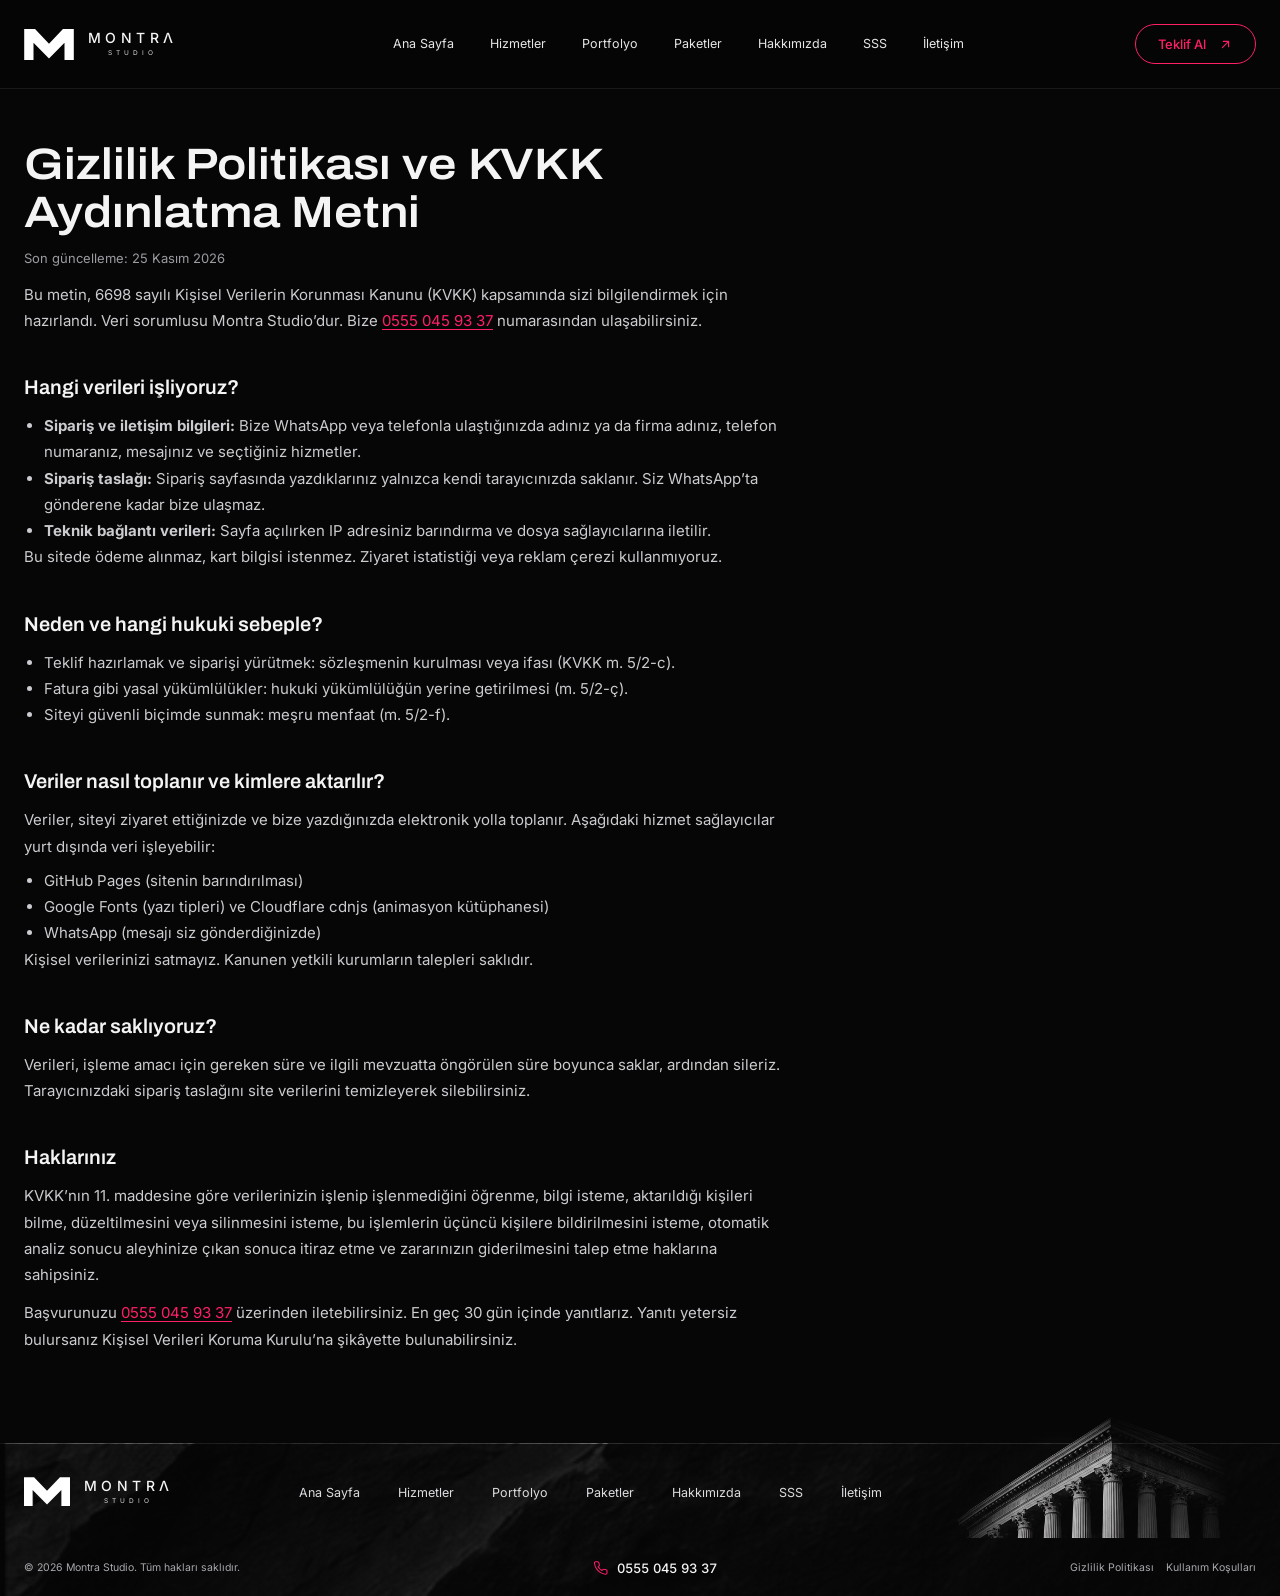
==== commit c70ce0b1: "Çerezleri kaldır, çalışma süreci bölümünü yenile Co-Authored-By: Claude Opus 5.5 <noreply@anthropic." ====
--- a/gizlilik.html
+++ b/gizlilik.html
@@ -10,8 +10,8 @@
   <link rel="preconnect" href="https://fonts.googleapis.com">
   <link rel="preconnect" href="https://fonts.gstatic.com" crossorigin>
   <link href="https://fonts.googleapis.com/css2?family=Archivo:wdth,wght@62..125,300..800&family=Inter:wght@300..700&display=swap" rel="stylesheet">
-  <link rel="stylesheet" href="css/style.css?v=6">
-  <link rel="stylesheet" href="css/pages.css?v=6">
+  <link rel="stylesheet" href="css/style.css?v=7">
+  <link rel="stylesheet" href="css/pages.css?v=7">
 </head>
 <body class="page-legal">
 <!-- ====== SVG ikon seti ====== -->
@@ -96,16 +96,14 @@
 <ul>
 <li><strong>Sipariş ve iletişim bilgileri:</strong> Bize WhatsApp veya telefonla ulaştığınızda adınız ya da firma adınız, telefon numaranız, mesajınız ve seçtiğiniz hizmetler.</li>
 <li><strong>Sipariş taslağı:</strong> Sipariş sayfasında yazdıklarınız yalnızca kendi tarayıcınızda saklanır. Siz WhatsApp’ta gönderene kadar bize ulaşmaz.</li>
-<li><strong>Ziyaret istatistikleri:</strong> Yalnızca izin verirseniz Google Analytics ile görüntülenen sayfalar, cihaz ve tarayıcı türü, yaklaşık konum.</li>
 <li><strong>Teknik bağlantı verileri:</strong> Sayfa açılırken IP adresiniz barındırma ve dosya sağlayıcılarına iletilir.</li>
 </ul>
-<p>Bu sitede ödeme alınmaz, kart bilgisi istenmez.</p>
+<p>Bu sitede ödeme alınmaz, kart bilgisi istenmez. Ziyaret istatistiği veya reklam çerezi kullanmıyoruz.</p>
 <h2>Neden ve hangi hukuki sebeple?</h2>
 <ul>
 <li>Teklif hazırlamak ve siparişi yürütmek: sözleşmenin kurulması veya ifası (KVKK m. 5/2-c).</li>
 <li>Fatura gibi yasal yükümlülükler: hukuki yükümlülüğün yerine getirilmesi (m. 5/2-ç).</li>
 <li>Siteyi güvenli biçimde sunmak: meşru menfaat (m. 5/2-f).</li>
-<li>Ziyaret istatistikleri: açık rızanız (m. 5/1).</li>
 </ul>
 <h2>Veriler nasıl toplanır ve kimlere aktarılır?</h2>
 <p>Veriler, siteyi ziyaret ettiğinizde ve bize yazdığınızda elektronik yolla toplanır. Aşağıdaki hizmet sağlayıcılar yurt dışında veri işleyebilir:</p>
@@ -113,7 +111,6 @@
 <li>GitHub Pages (sitenin barındırılması)</li>
 <li>Google Fonts (yazı tipleri) ve Cloudflare cdnjs (animasyon kütüphanesi)</li>
 <li>WhatsApp (mesajı siz gönderdiğinizde)</li>
-<li>Google Analytics (yalnızca izin verirseniz)</li>
 </ul>
 <p>Kişisel verilerinizi satmayız. Kanunen yetkili kurumların talepleri saklıdır.</p>
 <h2>Ne kadar saklıyoruz?</h2>
@@ -155,11 +152,10 @@
   <div class="container footer__bottom">
     <p>© 2026 Montra Studio. Tüm hakları saklıdır.</p>
     <a href="tel:+905550459337" class="phone"><svg class="ico"><use href="#i-phone"/></svg>0555 045 93 37</a>
-    <p><a href="gizlilik.html">Gizlilik Politikası</a><a href="cerez-politikasi.html">Çerez Politikası</a><a href="kullanim-kosullari.html">Kullanım Koşulları</a><button type="button" class="ck-open">Çerez Ayarları</button></p>
+    <p><a href="gizlilik.html">Gizlilik Politikası</a><a href="kullanim-kosullari.html">Kullanım Koşulları</a></p>
   </div>
 </footer>
 
-<script src="js/page.js?v=6"></script>
-<script src="js/consent.js?v=6"></script>
+<script src="js/page.js?v=7"></script>
 </body>
 </html>
--- a/css/pages.css
+++ b/css/pages.css
@@ -1,4 +1,4 @@
-/* Montra Studio — ek bölümler, yasal sayfalar, çerez bildirimi */
+/* Montra Studio — ek bölümler, yasal sayfalar */
 .sec { padding: 76px 0; border-top: 1px solid var(--line); position: relative; }
 .sec__head { max-width: 620px; margin-bottom: 34px; }
 .sec__head .h2 { margin-bottom: 12px; }
@@ -22,11 +22,6 @@
 .project__btns { display: flex; flex-wrap: wrap; gap: 12px; margin-top: 28px; }
 .project__btns .btn { height: 42px; padding: 0 20px; }
 
-.flow { display: grid; grid-template-columns: repeat(4, 1fr); gap: 32px; counter-reset: f; }
-.flow li { counter-increment: f; border-top: 1px solid var(--line-2); padding-top: 18px; }
-.flow li::before { content: counter(f); display: block; font-family: var(--font-head); font-stretch: 112%; font-weight: 600; font-size: 26px; color: var(--pink); margin-bottom: 8px; }
-.flow h3 { font-family: var(--font-head); font-weight: 600; font-size: 16px; margin-bottom: 6px; }
-.flow p { font-size: 13.5px; color: #b5b5bb; }
 
 .faq { display: grid; grid-template-columns: 1fr 1.9fr; gap: 56px; align-items: start; }
 .faq .sec__head { margin: 0; }
@@ -58,27 +53,14 @@
 .page-legal .header { background: rgba(6,6,6,.9); box-shadow: 0 1px 0 var(--line); }
 .mmenu.is-open { visibility: visible; opacity: 1; }
 
-.footer__bottom .ck-open { color: inherit; }
-.footer__bottom .ck-open:hover { color: var(--pink); }
-.ck { position: fixed; left: 24px; bottom: 24px; z-index: 90; width: min(430px, calc(100% - 32px)); padding: 20px 22px; border-radius: 14px; background: #121214; border: 1px solid var(--line-2); box-shadow: 0 24px 60px rgba(0,0,0,.6); }
-.ck[hidden] { display: none; }
-.ck strong { display: block; font-size: 14.5px; margin-bottom: 6px; }
-.ck p { font-size: 13px; color: #c3c3c9; line-height: 1.6; }
-.ck p a { color: #fff; text-decoration: underline; text-underline-offset: 3px; }
-.ck__btns { display: grid; grid-template-columns: 1fr 1fr; gap: 10px; margin-top: 16px; }
-.ck__btns .btn { height: 42px; padding: 0 12px; }
-.ck .btn--ghost { border-color: var(--line-2); }
-
 @media (max-width: 1180px) { .nav__list { gap: 20px; } }
 @media (max-width: 960px) {
   .about, .project, .faq { grid-template-columns: 1fr; gap: 34px; }
-  .flow { grid-template-columns: 1fr 1fr; }
   .contact { flex-direction: column; align-items: flex-start; }
 }
 @media (max-width: 680px) {
   .sec { padding: 52px 0; }
   .sec__lead { font-size: 14px; }
-  .flow { grid-template-columns: 1fr; gap: 22px; }
   .project__phone { right: -6px; }
   .contact__btns, .contact__btns .btn { width: 100%; }
   .mmenu { overflow-y: auto; gap: 26px; }
@@ -88,8 +70,53 @@
   .footer .footer__bottom { display: flex; flex-direction: column; height: auto; gap: 12px; padding: 4px 0 24px; text-align: center; font-size: 12px; }
   .footer__bottom > .phone { display: none; }
   .footer__bottom p:last-child { flex-wrap: wrap; justify-content: center; row-gap: 6px; }
-  .ck { left: 16px; bottom: 16px; }
-  .page-order .ck { bottom: 92px; }
 }
-.flow { list-style: none; margin: 0; padding: 0; }
 @media (min-width: 1181px) { .footer__links { gap: 38px; margin-left: 90px; } }
+
+/* Nasıl çalışıyoruz */
+.proc { display: grid; gap: 44px; }
+.proc__stage { display: none; }
+.proc__steps { list-style: none; margin: 0; padding: 0; display: grid; gap: 56px; }
+.proc__step .pv { margin-bottom: 22px; }
+.proc__step h3 { font-family: var(--font-head); font-stretch: 112%; font-weight: 600; font-size: 24px; line-height: 1.2; margin-bottom: 10px; }
+.proc__step > div > p { font-size: 15px; color: #c3c3c9; line-height: 1.7; max-width: 460px; }
+.proc__you { margin-top: 16px; padding-left: 14px; border-left: 2px solid var(--pink); font-size: 13.5px; color: #e6e6e9; max-width: 440px; }
+.proc__you b { display: block; font-weight: 600; color: var(--pink); }
+.pv { position: relative; aspect-ratio: 16 / 11; border-radius: 16px; overflow: hidden; border: 1px solid var(--line-2); background: #0c0c0e; container-type: inline-size; }
+.pv i { display: block; font-style: normal; }
+.pv--chat { display: flex; flex-direction: column; justify-content: center; gap: 2.6cqw; padding: 7cqw; background: #0c0c0e url("../assets/kumas-doku.jpg") center / cover; }
+.pv__msg { max-width: 72%; padding: 2.6cqw 3.4cqw; border-radius: 3cqw; font-size: max(11px, 2.7cqw); line-height: 1.45; background: #222226; color: #eee; align-self: flex-start; border-bottom-left-radius: .6cqw; }
+.pv__msg--me { align-self: flex-end; background: var(--pink); color: #1c0610; font-weight: 500; border-radius: 3cqw 3cqw .6cqw 3cqw; }
+.pv__bar { height: 6.5cqw; display: flex; align-items: center; gap: 1.4cqw; padding: 0 2.6cqw; background: #17171a; border-bottom: 1px solid var(--line); font-size: max(9px, 1.9cqw); color: #9b9ba1; }
+.pv__bar::before { content: ""; width: 6cqw; height: 1.5cqw; background: radial-gradient(circle at .75cqw, #55555c .7cqw, transparent .75cqw) 0 0 / 2.1cqw 100%; }
+.pv__bar span { flex: 1; margin-left: 2cqw; padding: .8cqw 2cqw; border-radius: 9px; background: #0c0c0e; }
+.pv__nav { display: flex; gap: 2.4cqw; align-items: center; padding: 3cqw 4cqw; }
+.pv__nav i { width: 8cqw; height: 1.3cqw; border-radius: 9px; background: currentColor; }
+.pv__nav i:first-child { width: 11cqw; height: 3cqw; margin-right: auto; border-radius: 4px; }
+.pv__hero { display: grid; grid-template-columns: 1fr 1fr; gap: 4cqw; padding: 2cqw 4cqw 3cqw; align-items: center; }
+.pv__hero i { height: 3.6cqw; border-radius: 5px; margin-bottom: 1.8cqw; background: currentColor; }
+.pv__hero i:nth-child(2) { width: 78%; } .pv__hero i:nth-child(3) { width: 90%; height: 1.4cqw; opacity: .5; } .pv__hero i:nth-child(4) { width: 18cqw; height: 5cqw; border-radius: 99px; margin-top: 3cqw; }
+.pv__pic { aspect-ratio: 4 / 3; border-radius: 10px; }
+.pv__cards { display: grid; grid-template-columns: repeat(3, 1fr); gap: 2.4cqw; padding: 0 4cqw; }
+.pv__cards i { height: 14cqw; border-radius: 8px; }
+.pv--wire { color: #4b4b53; background: #101013 radial-gradient(#26262b 1px, transparent 1px) 0 0 / 18px 18px; }
+.pv--wire i { background: none !important; border: 1.5px dashed #62626b; }
+.pv--wire .pv__pic { border: 1.5px dashed #62626b; background: linear-gradient(to top right, transparent 49.6%, #4b4b53 50%, transparent 50.4%), linear-gradient(to bottom right, transparent 49.6%, #4b4b53 50%, transparent 50.4%); }
+.pv--wire .pv__hero i:nth-child(4) { border-color: var(--pink); }
+.pv--art { color: #f4f4f5; }
+.pv--art .pv__pic { background: url("../assets/heykel-01.jpg") center / cover; }
+.pv--art .pv__hero i:nth-child(2), .pv--art .pv__hero i:nth-child(4) { background: var(--pink); }
+.pv--art .pv__cards i { background: linear-gradient(160deg, #222226, #141417); border: 1px solid var(--line); }
+.pv--live > img { width: 100%; height: calc(100% - 6.5cqw); object-fit: cover; object-position: top; }
+.pv--live .pv__phone { position: absolute; right: 5cqw; bottom: -5cqw; width: 22cqw; height: auto; border: .8cqw solid #17171a; border-radius: 3cqw; box-shadow: 0 10px 40px rgba(0,0,0,.6); }
+@media (min-width: 961px) {
+  .proc.is-ready { grid-template-columns: 1.25fr 1fr; gap: 72px; }
+  .is-ready .proc__stage { display: block; position: sticky; top: calc(50vh - 220px); align-self: start; }
+  .is-ready .proc__stage .pv:not(:first-child) { position: absolute; inset: 0; aspect-ratio: auto; }
+  .is-ready .proc__steps { position: relative; gap: 0; padding-left: 40px; }
+  .is-ready .proc__step { min-height: 62vh; display: flex; align-items: center; opacity: .28; transition: opacity .4s; }
+  .is-ready .proc__step.is-on { opacity: 1; }
+  .is-ready .proc__step .pv { display: none; }
+  .proc__line { position: absolute; left: 0; top: 0; bottom: 0; width: 2px; background: var(--line); }
+  .proc__line::after { content: ""; position: absolute; inset: 0; background: var(--pink); transform: scaleY(var(--p, 0)); transform-origin: top; }
+}
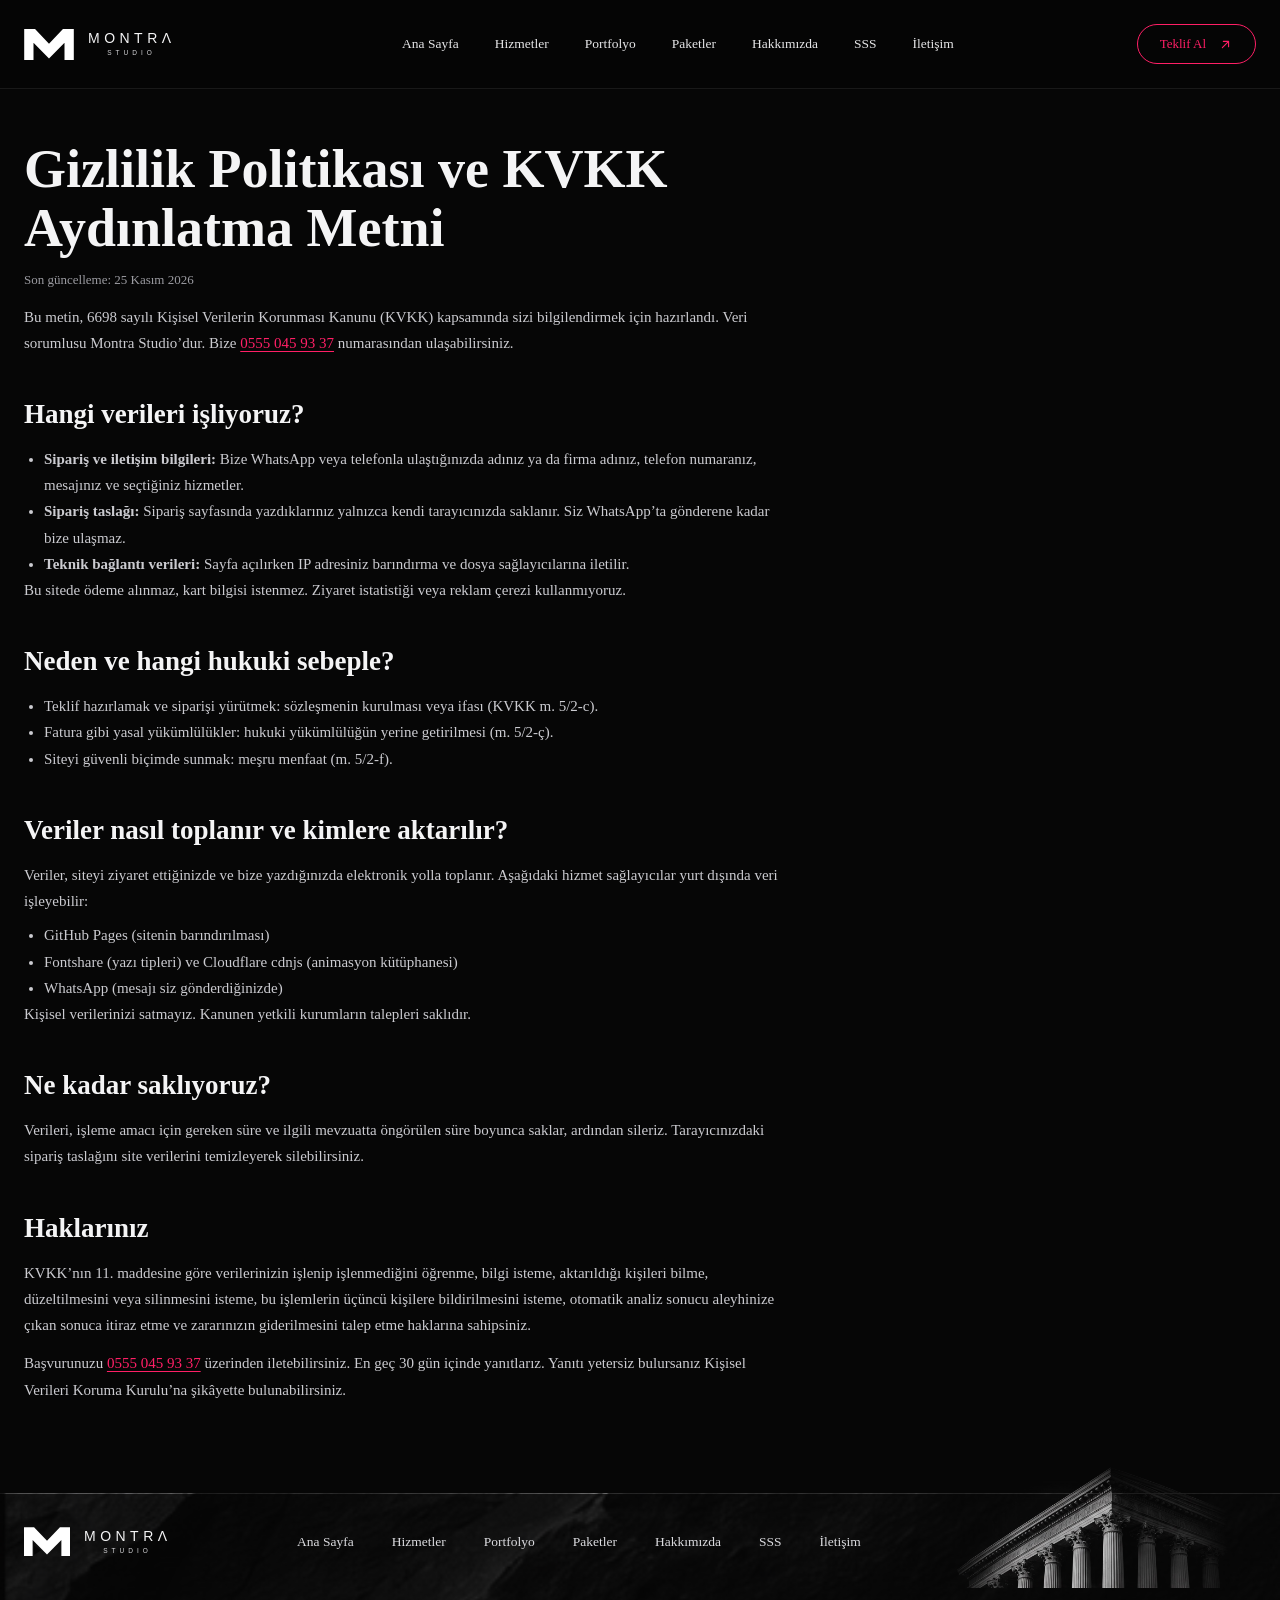
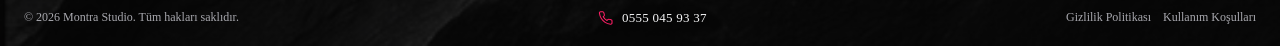
==== commit b6efe5cd: "Fontları Chubbo ve Melodrama yap Co-Authored-By: Claude Opus 5.5 <noreply@anthropic.com>" ====
--- a/gizlilik.html
+++ b/gizlilik.html
@@ -7,11 +7,11 @@
   <meta name="description" content="Montra Studio sitesinde hangi kişisel verilerin neden işlendiği ve KVKK haklarınız.">
   <link rel="icon" type="image/png" href="assets/favicon.png">
   <meta name="theme-color" content="#060606">
-  <link rel="preconnect" href="https://fonts.googleapis.com">
-  <link rel="preconnect" href="https://fonts.gstatic.com" crossorigin>
-  <link href="https://fonts.googleapis.com/css2?family=Archivo:wdth,wght@62..125,300..800&family=Inter:wght@300..700&display=swap" rel="stylesheet">
-  <link rel="stylesheet" href="css/style.css?v=7">
-  <link rel="stylesheet" href="css/pages.css?v=7">
+  <link rel="preconnect" href="https://api.fontshare.com">
+  <link rel="preconnect" href="https://cdn.fontshare.com" crossorigin>
+  <link href="https://api.fontshare.com/v2/css?f[]=chubbo@1&amp;f[]=melodrama@1&amp;display=swap" rel="stylesheet">
+  <link rel="stylesheet" href="css/style.css?v=10">
+  <link rel="stylesheet" href="css/pages.css?v=10">
 </head>
 <body class="page-legal">
 <!-- ====== SVG ikon seti ====== -->
@@ -109,7 +109,7 @@
 <p>Veriler, siteyi ziyaret ettiğinizde ve bize yazdığınızda elektronik yolla toplanır. Aşağıdaki hizmet sağlayıcılar yurt dışında veri işleyebilir:</p>
 <ul>
 <li>GitHub Pages (sitenin barındırılması)</li>
-<li>Google Fonts (yazı tipleri) ve Cloudflare cdnjs (animasyon kütüphanesi)</li>
+<li>Fontshare (yazı tipleri) ve Cloudflare cdnjs (animasyon kütüphanesi)</li>
 <li>WhatsApp (mesajı siz gönderdiğinizde)</li>
 </ul>
 <p>Kişisel verilerinizi satmayız. Kanunen yetkili kurumların talepleri saklıdır.</p>
@@ -156,6 +156,6 @@
   </div>
 </footer>
 
-<script src="js/page.js?v=7"></script>
+<script src="js/page.js?v=10"></script>
 </body>
 </html>
--- a/css/style.css
+++ b/css/style.css
@@ -14,8 +14,8 @@
   --pink: #ff1f66;
   --pink-2: #ff3d7c;
   --pink-glow: rgba(255, 31, 102, .45);
-  --font-head: "Archivo", "Inter", system-ui, sans-serif;
-  --font-body: "Inter", system-ui, -apple-system, sans-serif;
+  --font-head: "Melodrama", Georgia, serif;
+  --font-body: "Chubbo", Rockwell, Georgia, serif;
   --container: 1250px;
   --gutter: 24px;
   --radius: 12px;
@@ -51,7 +51,7 @@
 /* ---------- Tipografi ---------- */
 .eyebrow {
   color: var(--pink);
-  font-family: var(--font-head);
+  font-family: var(--font-body);
   font-weight: 500;
   font-size: 16px;
   letter-spacing: -.005em;
@@ -60,10 +60,10 @@
 .eyebrow--sm { font-size: 13px; margin-bottom: 6px; }
 .h2 {
   font-family: var(--font-head);
-  font-stretch: 112%;
+ 
   font-weight: 600;
-  font-size: clamp(26px, 2.3vw, 31px);
-  line-height: 1.08;
+  font-size: clamp(34px, 3vw, 42px);
+  line-height: 1.04;
   letter-spacing: -.01em;
 }
 .accent { color: var(--pink); }
@@ -103,7 +103,8 @@
 .logo { display: inline-flex; align-items: center; gap: 14px; }
 .logo__mark { width: 50px; height: 31px; color: #fff; }
 .logo__text { display: flex; flex-direction: column; align-items: center; line-height: 1; }
-.logo__name { font-family: var(--font-body); font-weight: 500; font-size: 14px; letter-spacing: .32em; margin-right: -.32em; }
+.logo__text { font-family: "Helvetica Neue", Arial, sans-serif; }
+.logo__name { font-weight: 500; font-size: 14px; letter-spacing: .32em; margin-right: -.32em; }
 .logo__sub { font-size: 6.5px; letter-spacing: .62em; margin-right: -.62em; margin-top: 5px; color: #d7d7da; }
 
 /* ---------- Header ---------- */
@@ -153,7 +154,7 @@
 }
 .mmenu__list a {
   display: block; padding: 8px 0;
-  font-family: var(--font-head); font-stretch: 112%; font-weight: 600; font-size: 32px; line-height: 1.15;
+  font-family: var(--font-head); font-weight: 600; font-size: 38px; line-height: 1.15;
 }
 .mmenu__list a:hover { color: var(--pink); }
 .mmenu__cta { align-self: flex-start; }
@@ -181,15 +182,15 @@
   mask-image: linear-gradient(90deg, transparent 0%, #000 22%, #000 100%), linear-gradient(0deg, transparent 0%, #000 12%);
 }
 .hero__stage {
-  position: absolute; left: 0; bottom: 0; height: 92%; aspect-ratio: 512 / 356;
+  position: absolute; left: 0; bottom: 0; height: 92%; aspect-ratio: 812 / 456;
   will-change: transform;
 }
 .hero__img {
   position: absolute; inset: 0; width: 100%; height: 100%;
   filter: contrast(1.18) brightness(1.04);
-  -webkit-mask-image: linear-gradient(90deg, #000 70%, transparent 97%), linear-gradient(0deg, transparent, #000 12%);
+  -webkit-mask-image: linear-gradient(225deg, transparent 22%, #000 40%), linear-gradient(90deg, #000 88%, transparent), linear-gradient(0deg, transparent, #000 12%);
   -webkit-mask-composite: source-in; mask-composite: intersect;
-  mask-image: linear-gradient(90deg, #000 70%, transparent 97%), linear-gradient(0deg, transparent, #000 12%);
+  mask-image: linear-gradient(225deg, transparent 22%, #000 40%), linear-gradient(90deg, #000 88%, transparent), linear-gradient(0deg, transparent, #000 12%);
 }
 .hero__arch {
   position: absolute; right: 0; top: 0; height: 78%; width: auto; max-width: none;
@@ -199,24 +200,24 @@
   mask-image: linear-gradient(90deg, transparent, #000 35%), linear-gradient(180deg, transparent, #000 30%, #000 62%, transparent);
 }
 .hero__neonimg {
-  position: absolute; left: 60%; top: 4%; width: 56%; height: auto; max-width: none;
+  position: absolute; left: 52%; top: 4%; width: 40%; height: auto; max-width: none;
   mix-blend-mode: screen; filter: contrast(1.35) brightness(.95);
-  -webkit-mask-image: linear-gradient(90deg, transparent 18%, #000 45%), linear-gradient(0deg, transparent, #000 35%);
+  -webkit-mask-image: linear-gradient(90deg, transparent 18%, #000 45%, #000 79%, transparent 98%), linear-gradient(0deg, transparent, #000 35%, #000 86%, transparent);
   -webkit-mask-composite: source-in; mask-composite: intersect;
-  mask-image: linear-gradient(90deg, transparent 18%, #000 45%), linear-gradient(0deg, transparent, #000 35%);
+  mask-image: linear-gradient(90deg, transparent 18%, #000 45%, #000 79%, transparent 98%), linear-gradient(0deg, transparent, #000 35%, #000 86%, transparent);
 }
 .hero__neon {
-  position: absolute; left: 78%; top: 0; width: 40%; height: 60%;
+  position: absolute; left: 66%; top: 0; width: 30%; height: 60%;
   background: radial-gradient(closest-side, rgba(255, 31, 102, .35), transparent 70%);
   mix-blend-mode: screen; pointer-events: none; opacity: .6;
 }
 .hero__content { position: relative; padding-bottom: 64px; }
 .hero__title {
   font-family: var(--font-head);
-  font-stretch: 115%;
+ 
   font-weight: 600;
-  font-size: clamp(40px, 3.6vw, 56px);
-  line-height: .98;
+  font-size: clamp(50px, 4.7vw, 72px);
+  line-height: .96;
   letter-spacing: -.015em;
   margin-bottom: 22px;
 }
@@ -269,7 +270,7 @@
 .scard:hover { border-color: rgba(255, 31, 102, .45); transform: translateY(-4px); box-shadow: 0 18px 40px -20px rgba(255,31,102,.45); }
 .scard:hover::before { opacity: 1; }
 .scard__icon { width: 30px; height: 30px; color: #fff; margin-bottom: 10px; }
-.scard__title { font-family: var(--font-head); font-stretch: 105%; font-weight: 600; font-size: 14.5px; margin-bottom: 6px; }
+.scard__title { font-family: var(--font-body); font-weight: 600; font-size: 14.5px; margin-bottom: 6px; }
 .scard__text { font-size: 11px; color: var(--muted); line-height: 1.5; max-width: 74%; }
 .scard__arrow {
   position: absolute; right: 16px; bottom: 18px; width: 17px; height: 17px; color: var(--pink);
@@ -335,10 +336,10 @@
   background: var(--pink); color: #1c0610;
   font-size: 9.5px; font-weight: 600; padding: 2px 10px; border-radius: 999px; white-space: nowrap;
 }
-.pcard__title { font-family: var(--font-head); font-stretch: 105%; font-weight: 600; font-size: 14px; margin-bottom: 4px; }
+.pcard__title { font-family: var(--font-body); font-weight: 600; font-size: 14px; margin-bottom: 4px; }
 .pcard__sub { font-size: 10.5px; color: var(--muted); margin-bottom: 16px; }
 .pcard__price {
-  font-family: var(--font-head); font-stretch: 108%; font-weight: 600; font-size: 24px; line-height: 1;
+  font-family: var(--font-body); font-weight: 600; font-size: 25px; line-height: 1;
   margin-bottom: 14px; font-variant-numeric: tabular-nums;
 }
 .pcard__price span { font-size: .86em; margin-right: 1px; }
@@ -447,7 +448,7 @@
 
   /* Hero */
   .hero { min-height: 0; padding-top: 118px; }
-  .hero__visual { top: 118px; bottom: auto; left: 112px; right: auto; width: 480px; height: 245px; }
+  .hero__visual { top: 118px; bottom: auto; left: 106px; right: auto; width: 480px; height: 245px; }
   .hero__visual {
     -webkit-mask-image: linear-gradient(90deg, transparent 0%, #000 22%), linear-gradient(0deg, transparent 0%, #000 28%, #000 90%, transparent 100%);
     mask-image: linear-gradient(90deg, transparent 0%, #000 22%), linear-gradient(0deg, transparent 0%, #000 28%, #000 90%, transparent 100%);
@@ -457,7 +458,7 @@
   .hero__flow { width: 100%; opacity: .35; }
   .hero__neon { left: 62%; top: 22%; }
   .eyebrow { font-size: 13px; margin-bottom: 8px; }
-  .hero__title { font-size: clamp(34px, 9.6vw, 42px); line-height: 1.02; margin-bottom: 20px; }
+  .hero__title { font-size: clamp(42px, 12vw, 52px); line-height: 1.02; margin-bottom: 20px; }
   .hero__text { max-width: 300px; font-size: 12.5px; margin-bottom: 26px; text-shadow: 0 1px 12px rgba(0,0,0,.9); }
   .hero__actions { gap: 14px; }
   .hero__actions .btn { height: 44px; padding: 0 24px; font-size: 12px; }
@@ -470,7 +471,7 @@
   .services__head { grid-template-columns: 1fr auto; align-items: end; gap: 12px; margin-bottom: 20px; }
   .services__desc { display: none; }
   .services__head .link { padding: 0 0 6px; font-size: 12px; }
-  .h2 { font-size: 22px; line-height: 1.14; font-stretch: 102%; }
+  .h2 { font-size: 29px; line-height: 1.08; }
   .services__grid {
     display: flex; gap: 14px; overflow-x: auto; scroll-snap-type: x mandatory;
     margin-inline: calc(var(--gutter) * -1); padding-inline: var(--gutter);
--- a/css/pages.css
+++ b/css/pages.css
@@ -6,7 +6,7 @@
 .nav__list { gap: 36px; }
 
 .about { display: grid; grid-template-columns: 1.05fr 1fr; gap: 64px; align-items: center; }
-.about__img { border-radius: 16px; overflow: hidden; border: 1px solid var(--line); aspect-ratio: 512/356; background: #000; }
+.about__img { border-radius: 16px; overflow: hidden; border: 1px solid var(--line); aspect-ratio: 808/456; background: #000; }
 .about__img img { width: 100%; height: 100%; object-fit: cover; }
 .about p.sec__lead + p.sec__lead { margin-top: 14px; }
 .about__list { margin-top: 24px; display: grid; gap: 12px; }
@@ -18,7 +18,7 @@
 .project__site { display: block; border-radius: 12px; border: 1px solid var(--line-2); width: 100%; height: auto; }
 .project__phone { position: absolute; right: -18px; bottom: 0; width: 23%; height: auto; border-radius: 16px; border: 4px solid #17171a; box-shadow: 0 20px 50px rgba(0,0,0,.6); }
 .project__panel { position: absolute; left: 24px; bottom: 0; width: 40%; height: auto; border-radius: 10px; border: 1px solid var(--line-2); box-shadow: 0 20px 50px rgba(0,0,0,.6); }
-.project h3 { font-family: var(--font-head); font-stretch: 112%; font-weight: 600; font-size: 26px; margin-bottom: 12px; }
+.project h3 { font-family: var(--font-head); font-weight: 600; font-size: 36px; margin-bottom: 12px; }
 .project__btns { display: flex; flex-wrap: wrap; gap: 12px; margin-top: 28px; }
 .project__btns .btn { height: 42px; padding: 0 20px; }
 
@@ -40,8 +40,8 @@
 .contact__btns .btn { height: 50px; }
 
 .legal { max-width: 760px; padding: 140px 0 90px; }
-.legal h1 { font-family: var(--font-head); font-stretch: 112%; font-weight: 600; font-size: clamp(30px, 4vw, 44px); line-height: 1.1; margin-bottom: 10px; }
-.legal h2 { font-family: var(--font-head); font-weight: 600; font-size: 20px; margin: 38px 0 10px; }
+.legal h1 { font-family: var(--font-head); font-weight: 600; font-size: clamp(36px, 4.8vw, 54px); line-height: 1.1; margin-bottom: 10px; }
+.legal h2 { font-family: var(--font-head); font-weight: 600; font-size: 27px; margin: 38px 0 10px; }
 .legal p, .legal li { font-size: 15px; color: #cbcbd0; line-height: 1.75; }
 .legal p + p { margin-top: 12px; }
 .legal ul { list-style: disc; padding-left: 20px; margin-top: 8px; }
@@ -55,7 +55,7 @@
 
 @media (max-width: 1180px) { .nav__list { gap: 20px; } }
 @media (max-width: 960px) {
-  .about, .project, .faq { grid-template-columns: 1fr; gap: 34px; }
+  .about, .project, .faq { grid-template-columns: minmax(0, 1fr); gap: 34px; }
   .contact { flex-direction: column; align-items: flex-start; }
 }
 @media (max-width: 680px) {
@@ -64,7 +64,7 @@
   .project__phone { right: -6px; }
   .contact__btns, .contact__btns .btn { width: 100%; }
   .mmenu { overflow-y: auto; gap: 26px; }
-  .mmenu__list a { font-size: 27px; padding: 6px 0; }
+  .mmenu__list a { font-size: 34px; padding: 6px 0; }
   .mmenu__phone { margin-top: -6px; }
   .legal { padding: 110px 0 60px; }
   .footer .footer__bottom { display: flex; flex-direction: column; height: auto; gap: 12px; padding: 4px 0 24px; text-align: center; font-size: 12px; }
@@ -78,7 +78,7 @@
 .proc__stage { display: none; }
 .proc__steps { list-style: none; margin: 0; padding: 0; display: grid; gap: 56px; }
 .proc__step .pv { margin-bottom: 22px; }
-.proc__step h3 { font-family: var(--font-head); font-stretch: 112%; font-weight: 600; font-size: 24px; line-height: 1.2; margin-bottom: 10px; }
+.proc__step h3 { font-family: var(--font-head); font-weight: 600; font-size: 34px; line-height: 1.2; margin-bottom: 10px; }
 .proc__step > div > p { font-size: 15px; color: #c3c3c9; line-height: 1.7; max-width: 460px; }
 .proc__you { margin-top: 16px; padding-left: 14px; border-left: 2px solid var(--pink); font-size: 13.5px; color: #e6e6e9; max-width: 440px; }
 .proc__you b { display: block; font-weight: 600; color: var(--pink); }
@@ -104,7 +104,7 @@
 .pv--wire .pv__pic { border: 1.5px dashed #62626b; background: linear-gradient(to top right, transparent 49.6%, #4b4b53 50%, transparent 50.4%), linear-gradient(to bottom right, transparent 49.6%, #4b4b53 50%, transparent 50.4%); }
 .pv--wire .pv__hero i:nth-child(4) { border-color: var(--pink); }
 .pv--art { color: #f4f4f5; }
-.pv--art .pv__pic { background: url("../assets/heykel-01.jpg") center / cover; }
+.pv--art .pv__pic { background: url("../assets/heykel-06.jpg") 58% center / cover; }
 .pv--art .pv__hero i:nth-child(2), .pv--art .pv__hero i:nth-child(4) { background: var(--pink); }
 .pv--art .pv__cards i { background: linear-gradient(160deg, #222226, #141417); border: 1px solid var(--line); }
 .pv--live > img { width: 100%; height: calc(100% - 6.5cqw); object-fit: cover; object-position: top; }
@@ -120,3 +120,58 @@
   .proc__line { position: absolute; left: 0; top: 0; bottom: 0; width: 2px; background: var(--line); }
   .proc__line::after { content: ""; position: absolute; inset: 0; background: var(--pink); transform: scaleY(var(--p, 0)); transform-origin: top; }
 }
+
+/* Mobil paket kartları: her kartta farklı görsel */
+@media (max-width: 680px) {
+  .pricing__cards .pcard:nth-child(2)::after { background-image: url("../assets/heykel-07.jpg"); background-position: 30% top; }
+  .pricing__cards .pcard:nth-child(3)::after { background-image: url("../assets/heykel-01.jpg"); background-position: 56% top; }
+  .pricing__cards .pcard:nth-child(4)::after { background-image: url("../assets/mimari-kemer.jpg"); background-position: 45% top; }
+}
+
+/* Site testi */
+@media (min-width: 1181px) {
+  .services__grid { grid-template-columns: repeat(6, 1fr); gap: 16px; }
+  .services__grid .scard { padding-inline: 16px; }
+}
+.audit { display: grid; grid-template-columns: minmax(0, 1fr) minmax(0, 1.1fr); gap: 72px; align-items: center; }
+.audit .h2 { margin-bottom: 14px; }
+.audit__price { display: flex; align-items: baseline; gap: 12px; margin: 24px 0 22px; }
+.audit__price strong { font-family: var(--font-body); font-weight: 600; font-size: 40px; line-height: 1; }
+.audit__price span { font-size: 14px; color: #b5b5bb; }
+.audit__form label { display: block; font-size: 13px; margin-bottom: 8px; }
+.audit__form > div { display: flex; gap: 10px; max-width: 480px; }
+.audit__input { flex: 1; min-width: 0; height: 48px; padding: 0 18px; border-radius: 99px; border: 1px solid var(--line-2); background: #0c0c0e; color: var(--text); font: inherit; font-size: 16px; }
+.audit__input::placeholder { color: #85858c; }
+.audit__input:focus { outline: none; border-color: var(--pink); box-shadow: 0 0 0 3px rgba(255,31,102,.18); }
+.audit__form .btn { height: 48px; }
+.audit__err { min-height: 22px; margin-top: 6px; font-size: 13px; color: #ff7f97; }
+.audit__note { max-width: 480px; font-size: 13px; line-height: 1.65; color: #a5a5ab; }
+.report { position: relative; overflow: hidden; border-radius: 16px; border: 1px solid var(--line-2); background: linear-gradient(165deg, #151518, #0b0b0c); padding: 26px 30px 14px; }
+.report__head { display: flex; justify-content: space-between; align-items: baseline; gap: 16px; padding-bottom: 16px; border-bottom: 1px solid var(--line-2); }
+.report__head b { font-family: var(--font-head); font-weight: 600; font-size: 25px; }
+.report__head span { font-size: 12.5px; color: var(--muted); }
+.report li { display: grid; grid-template-columns: 20px 120px 1fr; gap: 12px; align-items: center; padding: 15px 0; font-size: 14px; border-bottom: 1px solid var(--line); }
+.report li:last-child { border: 0; }
+.report li svg { width: 18px; height: 18px; color: var(--pink); }
+.report li b { font-weight: 600; }
+.report li span { color: #b5b5bb; font-size: 13.5px; }
+.report__scan { position: absolute; left: 0; right: 0; top: 0; height: 90px; opacity: 0; pointer-events: none; background: linear-gradient(transparent, rgba(255,31,102,.16)); border-bottom: 1px solid var(--pink); }
+@media (max-width: 960px) { .audit { grid-template-columns: minmax(0, 1fr); gap: 40px; } }
+@media (max-width: 680px) {
+  .report { padding: 22px 20px 8px; }
+  .report li { grid-template-columns: 20px 1fr; gap: 2px 12px; }
+  .report li span { grid-column: 2; }
+  .audit__form .btn { padding: 0 18px; }
+}
+@media (max-width: 420px) { .audit__form .btn { padding: 0 14px; gap: 8px; } }
+
+/* Chubbo / Melodrama ince ayar */
+.hero__text { max-width: 365px; }
+.nav__link, .footer__links a { font-size: 13.5px; }
+.scard__text, .pcard__list li, .pcard__sub, .services__desc, .pricing__desc { font-size: 12.5px; }
+.scard__text { max-width: 82%; }
+.pcard__title, .pcard__btn, .btn--sm { font-size: 13.5px; }
+.pcard__title { font-size: 15px; }
+.footer__bottom { font-size: 12px; }
+@media (min-width: 681px) { .pricing__intro .h2 { font-size: clamp(30px, 2.5vw, 36px); } }
+@media (max-width: 680px) { .report__head span { display: none; } .hero__text { max-width: 290px; } .scard__title { font-size: 13.5px; } }
